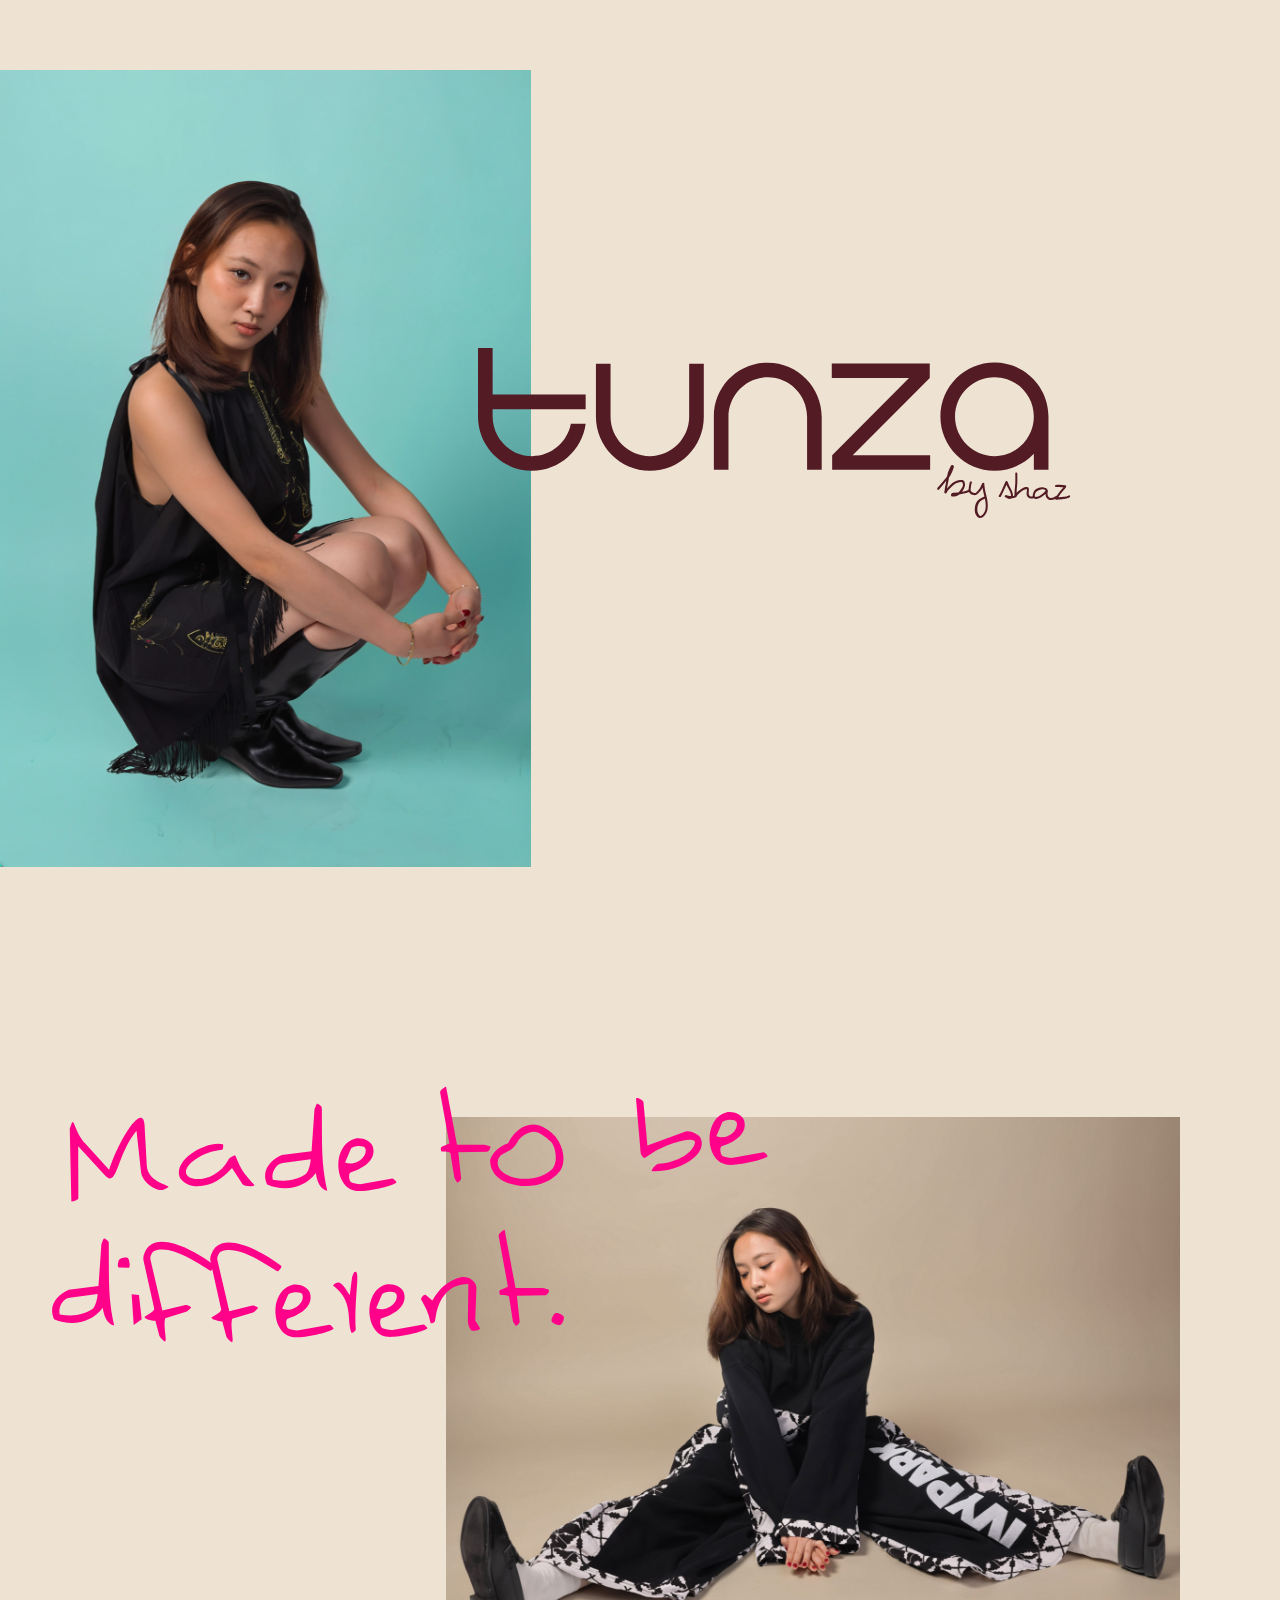
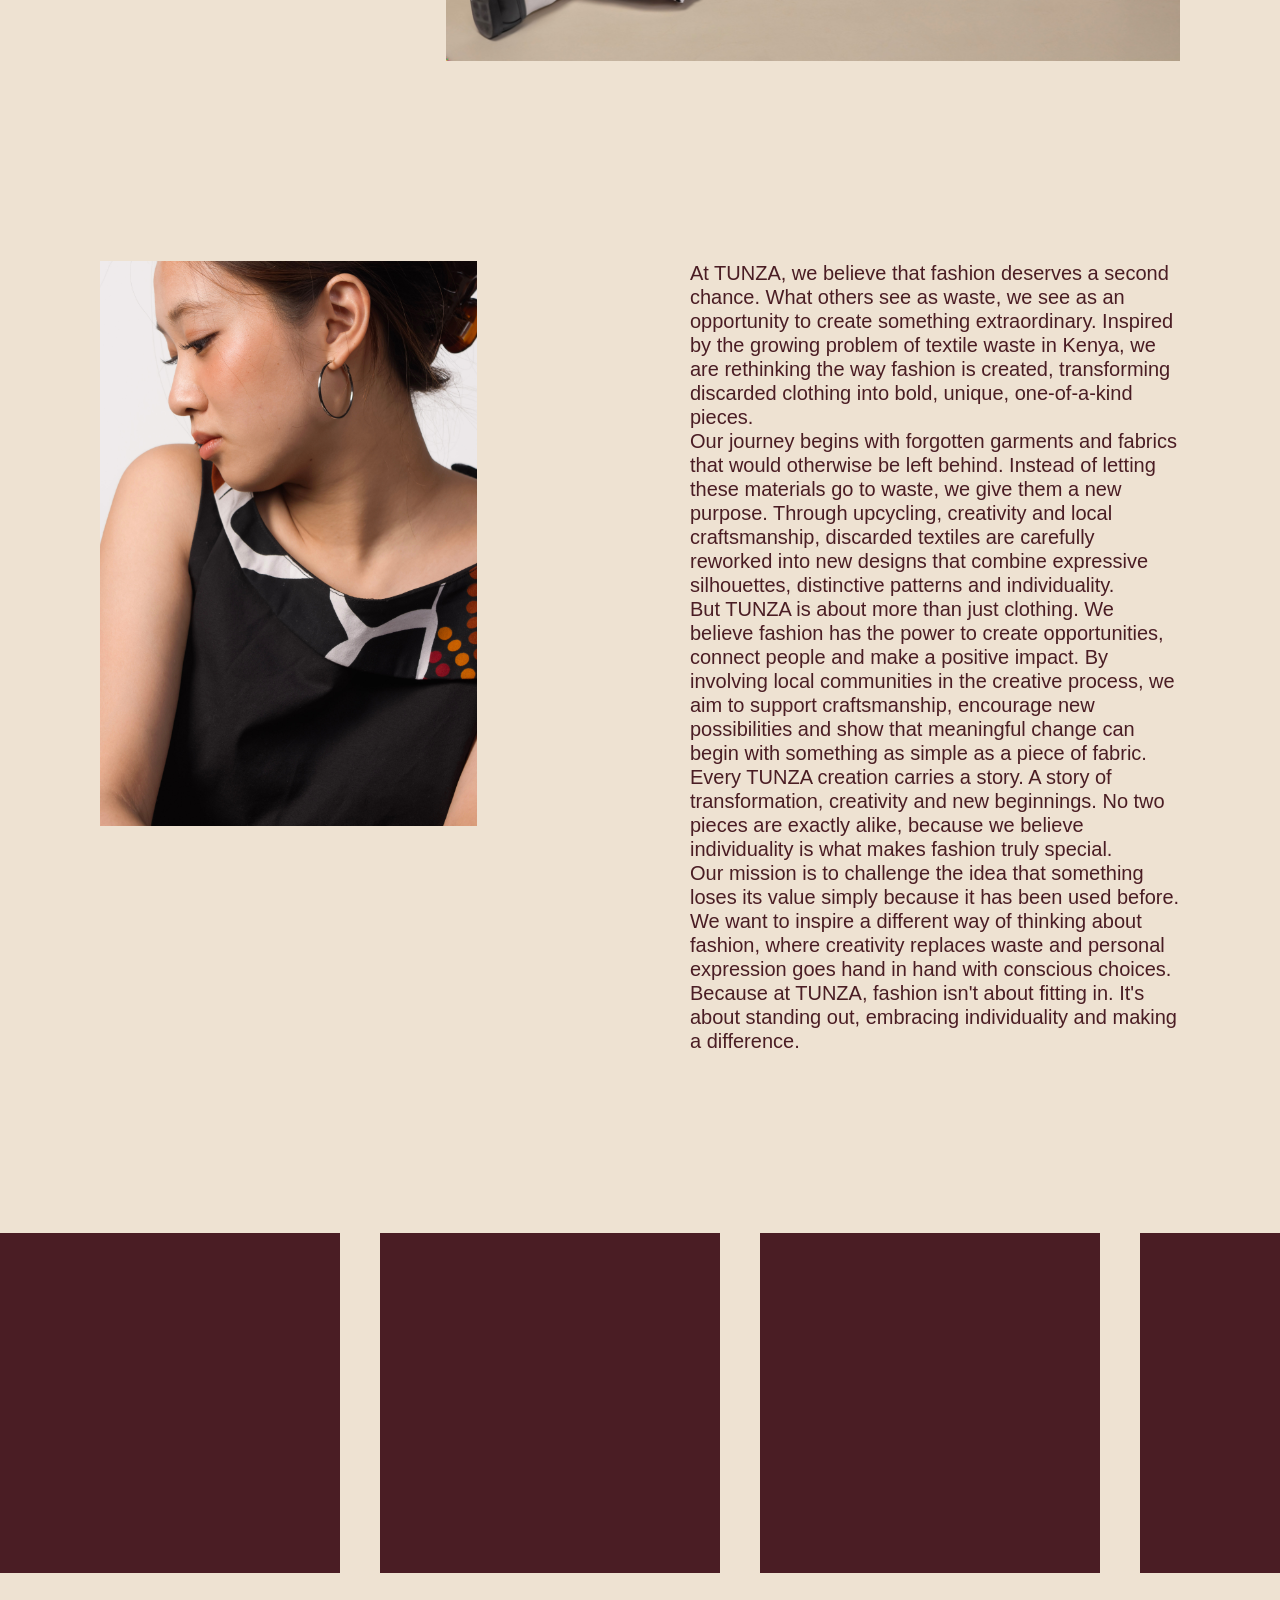
==== index.html @ b8a2cd2c "added carousel to "home" page" ====
<!DOCTYPE html>
<html lang="en">
<head>
    <meta charset="UTF-8">
    <meta name="viewport" content="width=device-width, initial-scale=1">
    <title>Tunza by shaz</title>
    <link rel="stylesheet" href="../../css/common.css"/>
    <link rel="stylesheet" href="css/index.css">
</head>
<body>
<img class="heroPhoto" src="images/home/hero.svg">

<img class="heroLogo" src="images/Common/tunzaLogo.svg">

<img class="differentTitle" src="images/home/madeToBeDifferent.svg">

<img class="differentPhoto" src="images/home/ivyPark.svg">

<img class="introPhoto" src="images/home/introduction.svg">

<p class="introText">At TUNZA, we believe that fashion deserves a second chance.
    What others see as waste, we see as an opportunity to create something
    extraordinary. Inspired by the growing problem of textile waste in Kenya, we are
    rethinking the way fashion is created, transforming discarded clothing into bold,
    unique, one-of-a-kind pieces.<br>
    Our journey begins with forgotten garments and fabrics that would otherwise be
    left behind. Instead of letting these materials go to waste, we give them a new
    purpose. Through upcycling, creativity and local craftsmanship, discarded textiles
    are carefully reworked into new designs that combine expressive silhouettes,
    distinctive patterns and individuality.<br>
    But TUNZA is about more than just clothing. We believe fashion has the power to
    create opportunities, connect people and make a positive impact. By involving
    local communities in the creative process, we aim to support craftsmanship,
    encourage new possibilities and show that meaningful change can begin with
    something as simple as a piece of fabric.<br>
    Every TUNZA creation carries a story. A story of transformation, creativity and
    new beginnings. No two pieces are exactly alike, because we believe individuality
    is what makes fashion truly special.<br>
    Our mission is to challenge the idea that something loses its value simply
    because it has been used before. We want to inspire a different way of thinking
    about fashion, where creativity replaces waste and personal expression goes hand
    in hand with conscious choices.<br>
    Because at TUNZA, fashion isn't about fitting in. It's about standing out,
    embracing individuality and making a difference.</p>

<div class="carousel">
    <div class="carouselTrack">
        <div class="tile"></div>
        <div class="tile"></div>
        <div class="tile"></div>
        <div class="tile"></div>
        <div class="tile"></div>
        <div class="tile"></div>
        <div class="tile"></div>
        <div class="tile"></div>
        <div class="tile"></div>
        <div class="tile"></div>
    </div>
</div>
</body>
</html>
---- css/common.css ----
body {
    background-color: #EEE2D2;
    color: #4A1D24;
}
---- css/index.css ----
/*GENERAL*/

body {
    margin: 0;
    background-color: #EEE2D2;
    color: #4A1D24;
    font-family: Arial, sans-serif;

    display: grid;
    grid-template-columns: 100px minmax(0, 1fr) 100px minmax(0, 1fr) 100px;
    padding-bottom: 160px;
}

img {
    display: block;
    max-width: 100%;
}

p {
    font-size: 20px;
    line-height: 1.2;
    margin: 0;
}

/*HERO*/

.heroPhoto {
    grid-column: 1 / 3;
    grid-row: 1;
    width: 90%;
    margin-top: 70px;
}

.heroLogo {
    grid-column: 2 / 5;
    grid-row: 1;
    justify-self: start;
    align-self: center;
    margin-left: 35%;
    width: 55%;
    z-index: 1;
}

/*MADE TO BE DIFFERENT*/

.differentTitle {
    grid-column: 1 / 5;
    grid-row: 2;
    width: 85%;
    margin-top: 150px;
    z-index: 1;
}

.differentPhoto {
    grid-column: 2 / 5;
    grid-row: 2;
    justify-self: end;
    width: 68%;
    margin-top: 250px;
}

/*INTRODUCTION*/

.introPhoto {
    grid-column: 2;
    grid-row: 3;
    width: 77%;
    margin-top: 200px;
}

.introText {
    grid-column: 4;
    grid-row: 3;
    margin-top: 200px;
}

/*CAROUSEL*/

.carousel {
    grid-column: 1 / 6;
    grid-row: 4;
    overflow: hidden;
    pointer-events: none;
    margin-top: 180px;
}

.carouselTrack {
    display: flex;
    gap: 40px;
    width: max-content;
    animation: slide 30s linear infinite;
}

.tile {
    width: 340px;
    height: 340px;
    background-color: #4A1D24;
}

@keyframes slide {
    from { transform: translateX(0); }
    to   { transform: translateX(-50%); }
}

/*IPHONE*/

@media (max-width: 800px) {

    body {
        display: block;
        padding-bottom: 40px;
    }

    p {
        font-size: 15px;
        line-height: 1.3;
    }

    .heroPhoto {
        width: 45%;
        margin-top: 30px;
    }

    .heroLogo {
        width: 48%;
        margin: -42% 0 0 40%;
    }

    .differentTitle {
        width: 79%;
        margin: 130px 0 0 0;
        position: relative;
    }

    .differentPhoto {
        width: 59%;
        margin: -28% 6% 0 auto;
    }

    .introPhoto {
        float: left;
        width: 45%;
        margin: 50px 16px 10px 16px;
    }

    .introText {
        margin: 50px 16px 0 16px;
    }

    .carousel {
        margin-top: 60px;
    }

    .tile {
        width: 150px;
        height: 150px;
    }
}
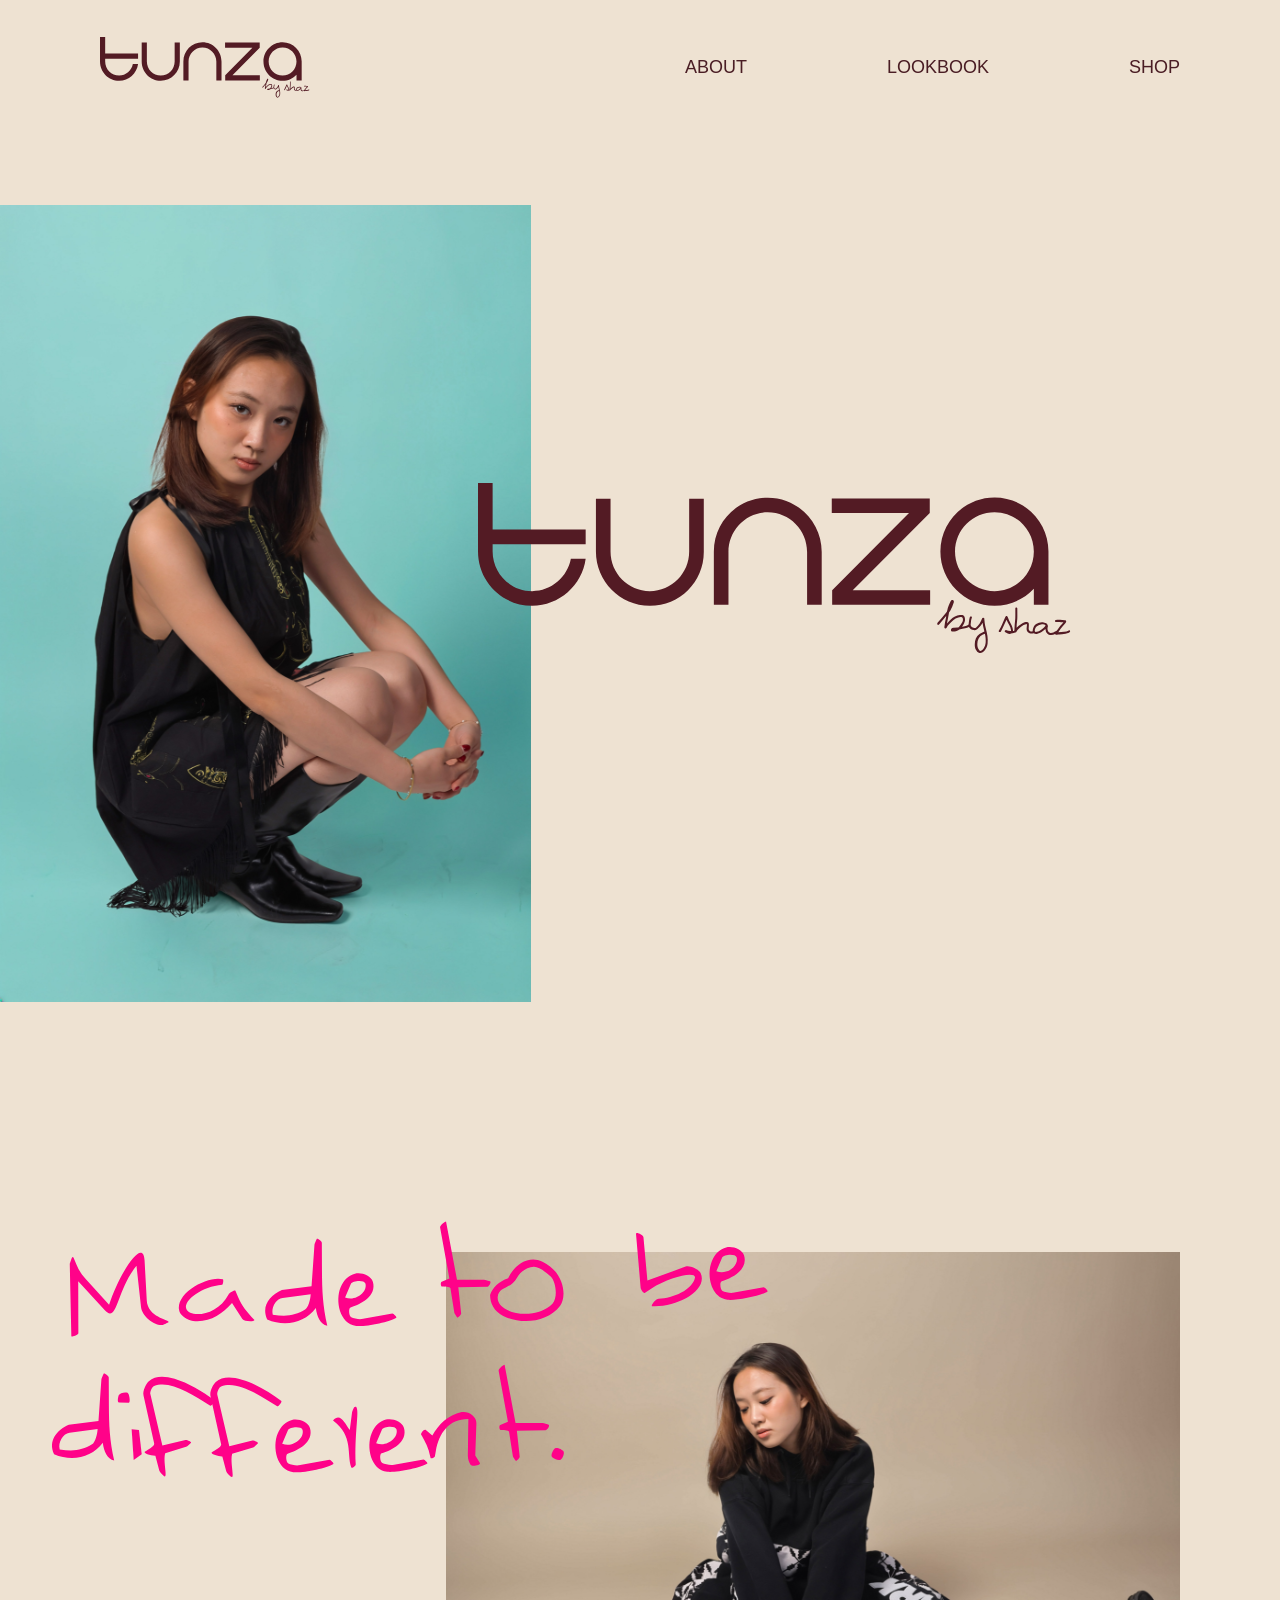
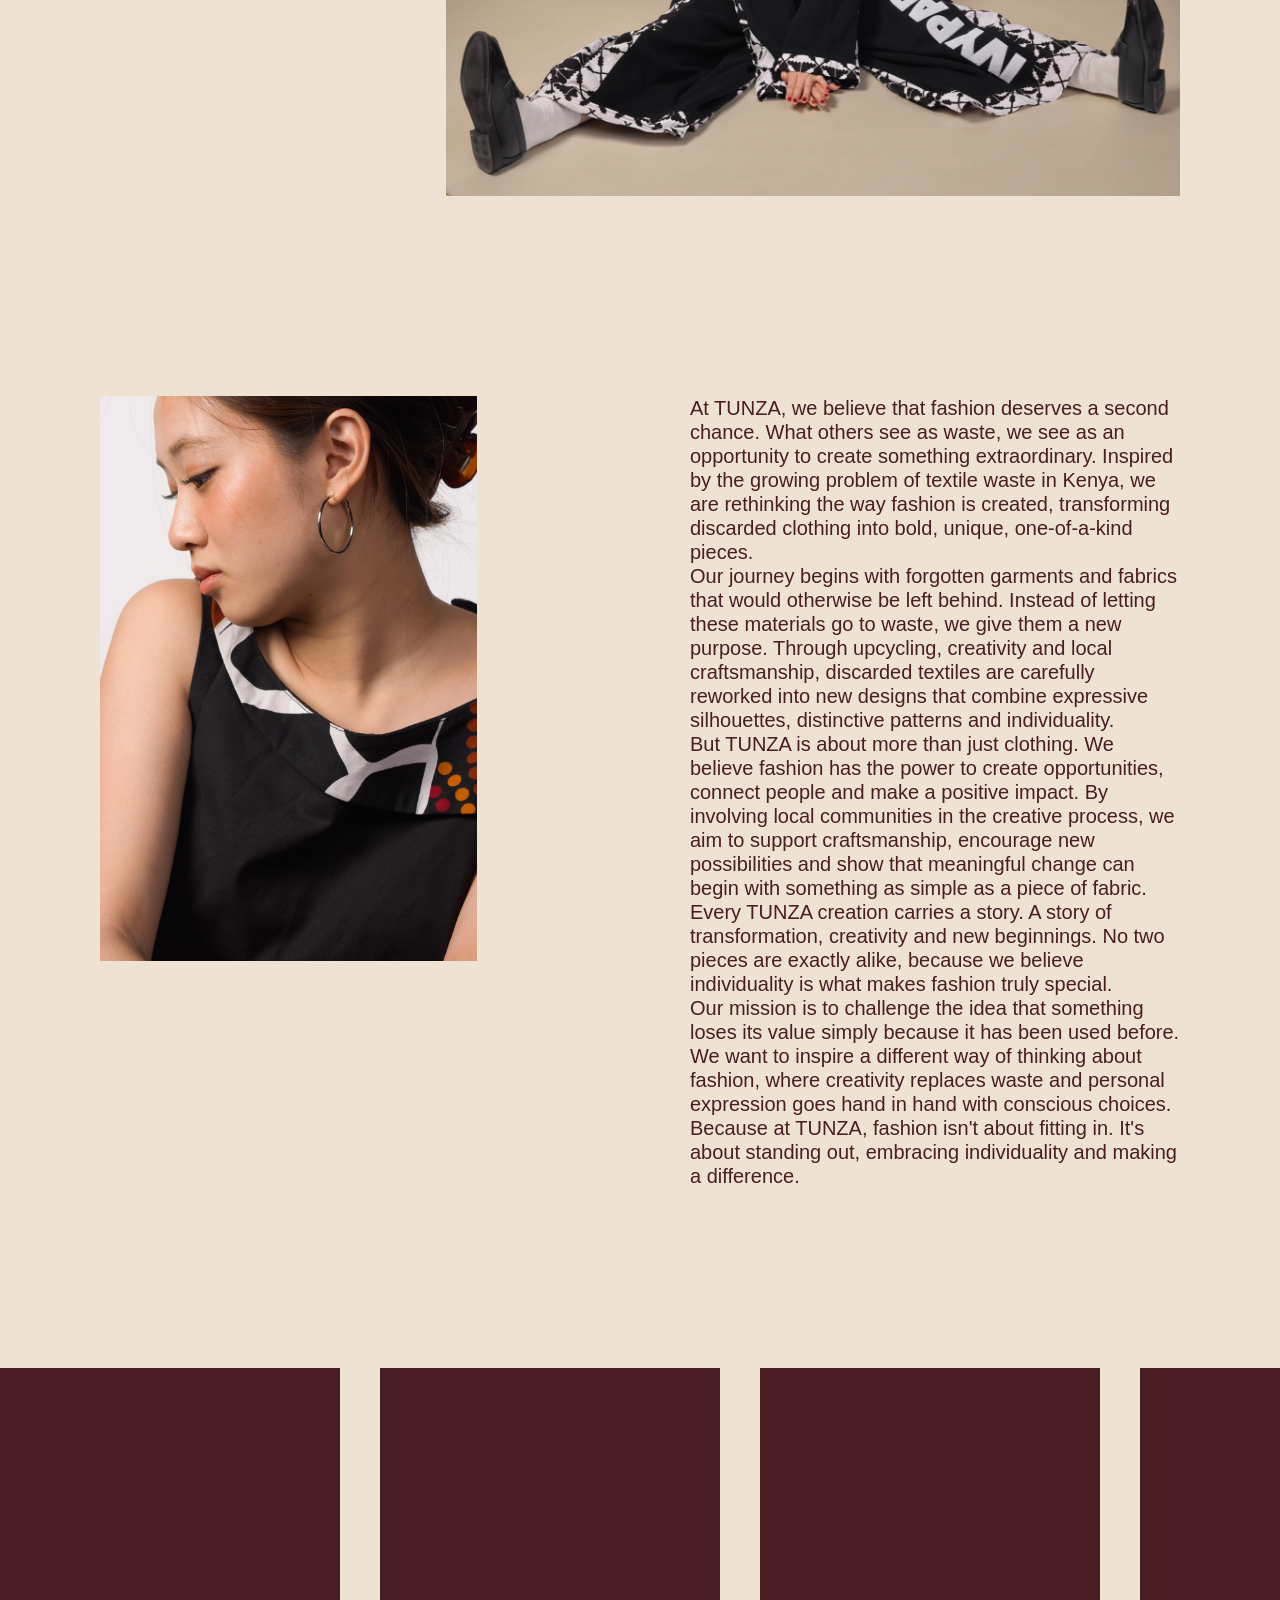
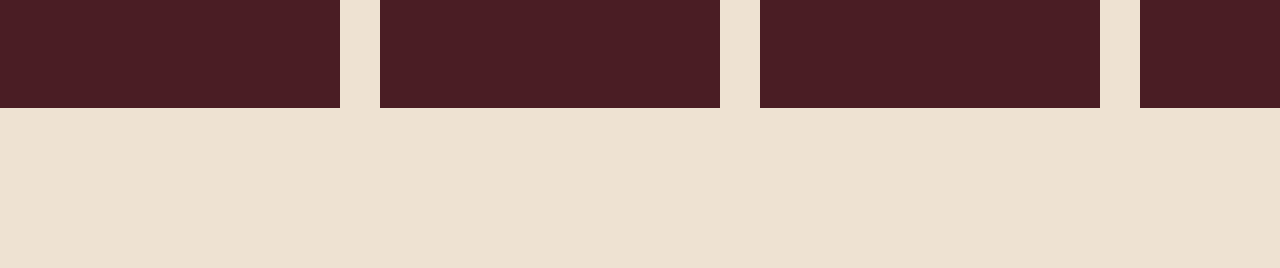
==== commit cf060bcf: "Navbar added" ====
--- a/index.html
+++ b/index.html
@@ -4,10 +4,18 @@
     <meta charset="UTF-8">
     <meta name="viewport" content="width=device-width, initial-scale=1">
     <title>Tunza by shaz</title>
-    <link rel="stylesheet" href="../../css/common.css"/>
+    <link rel="stylesheet" href="css/common.css"/>
     <link rel="stylesheet" href="css/index.css">
 </head>
 <body>
+<nav class="navbar">
+    <a class="navLogo" href="index.html"><img src="images/Common/tunzaLogo.svg" alt="Tunza by Shaz"></a>
+    <div class="navLinks">
+        <a href="html/about.html">ABOUT</a>
+        <a href="html/lookbook.html">LOOKBOOK</a>
+        <a href="html/shop.html">SHOP</a>
+    </div>
+</nav>
 <img class="heroPhoto" src="images/home/hero.svg">
 
 <img class="heroLogo" src="images/Common/tunzaLogo.svg">
--- a/css/common.css
+++ b/css/common.css
@@ -1,4 +1,69 @@
 body {
     background-color: #EEE2D2;
     color: #4A1D24;
+    padding-top: 135px;
+}
+
+img {
+    display: block;
+    max-width: 100%;
+}
+
+/*NAVBAR*/
+
+.navbar {
+    position: fixed;
+    top: 0;
+    left: 0;
+    right: 0;
+    height: 135px;
+    padding: 0 100px;
+    box-sizing: border-box;
+    display: flex;
+    justify-content: space-between;
+    align-items: center;
+    background-color: #EEE2D2;
+    z-index: 10;
+}
+
+.navLogo img {
+    width: 210px;
+}
+
+.navLinks {
+    display: flex;
+    gap: 140px;
+}
+
+.navLinks a {
+    color: #4A1D24;
+    text-decoration: none;
+    font-family: Arial, sans-serif;
+    font-size: 18px;
+}
+
+/*IPHONE*/
+
+@media (max-width: 800px) {
+
+    body {
+        padding-top: 70px;
+    }
+
+    .navbar {
+        height: 70px;
+        padding: 0 16px;
+    }
+
+    .navLogo img {
+        width: 100px;
+    }
+
+    .navLinks {
+        gap: 16px;
+    }
+
+    .navLinks a {
+        font-size: 13px;
+    }
 }
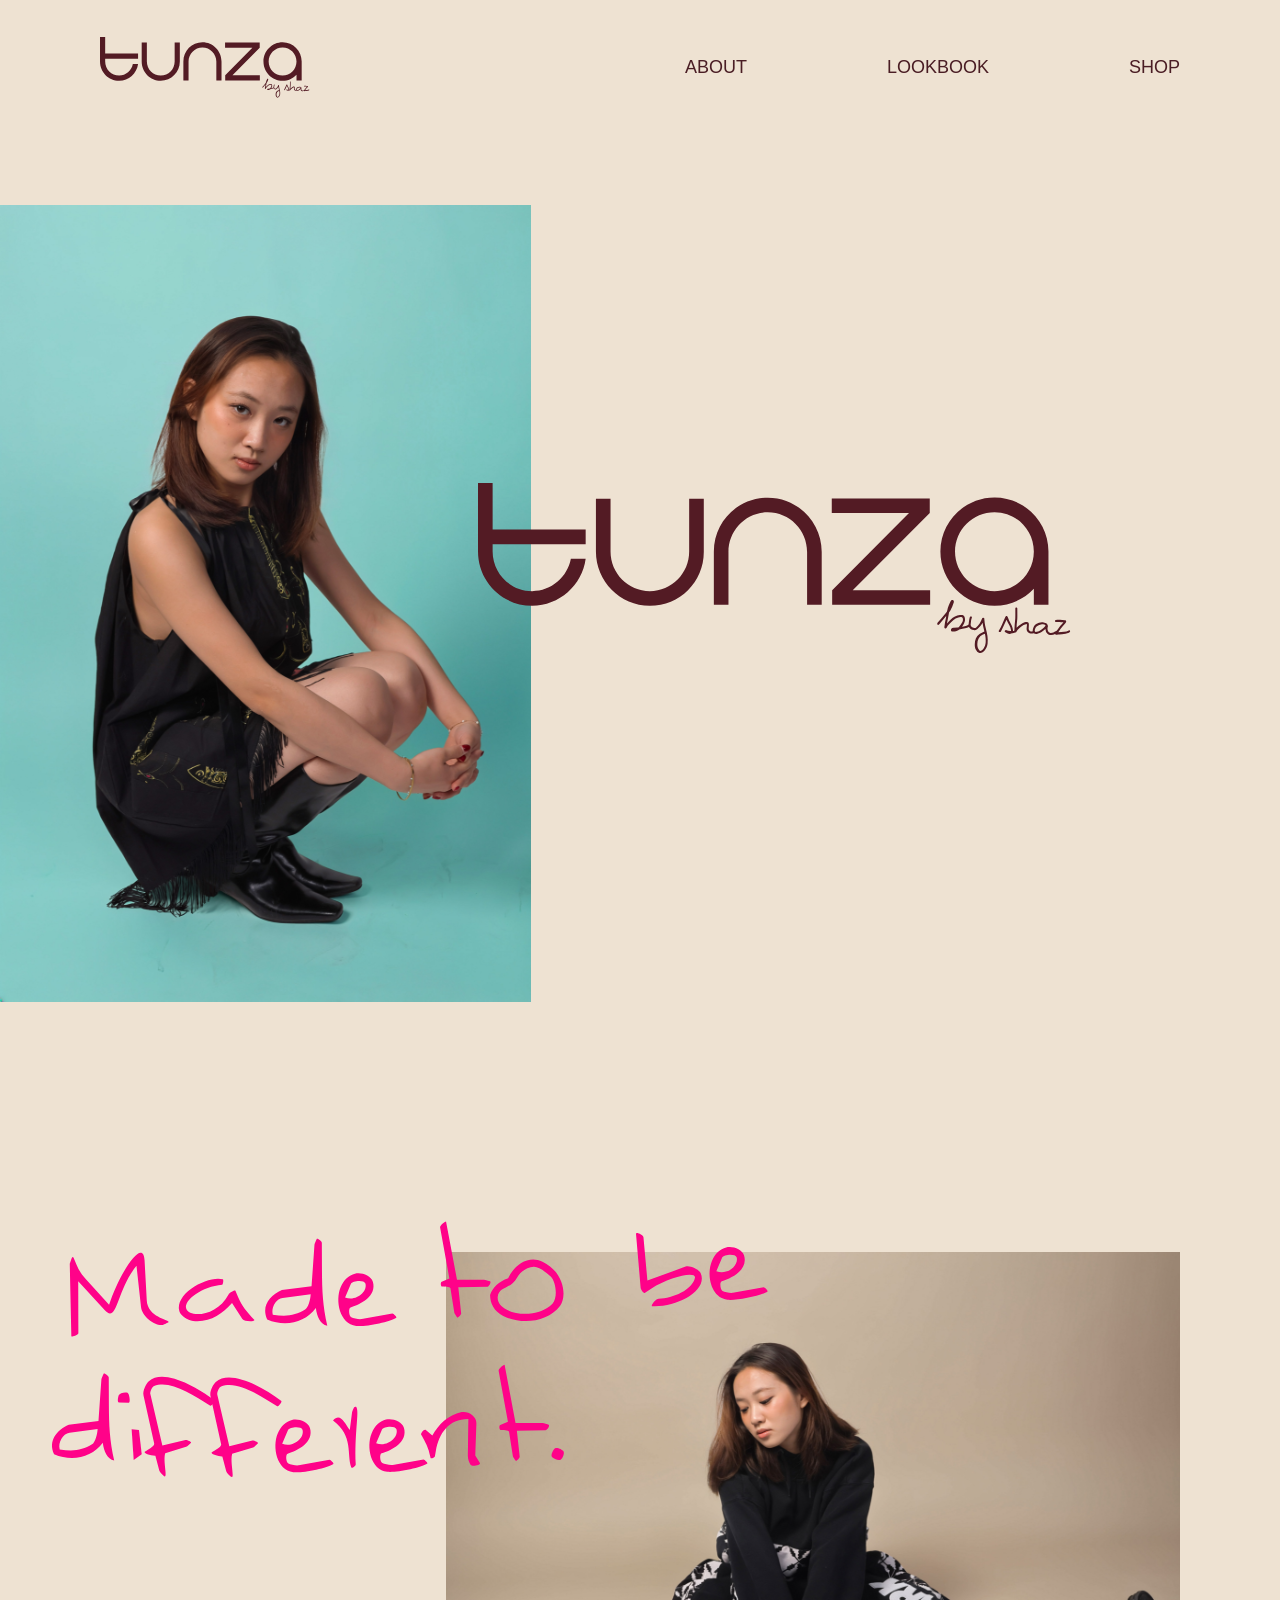
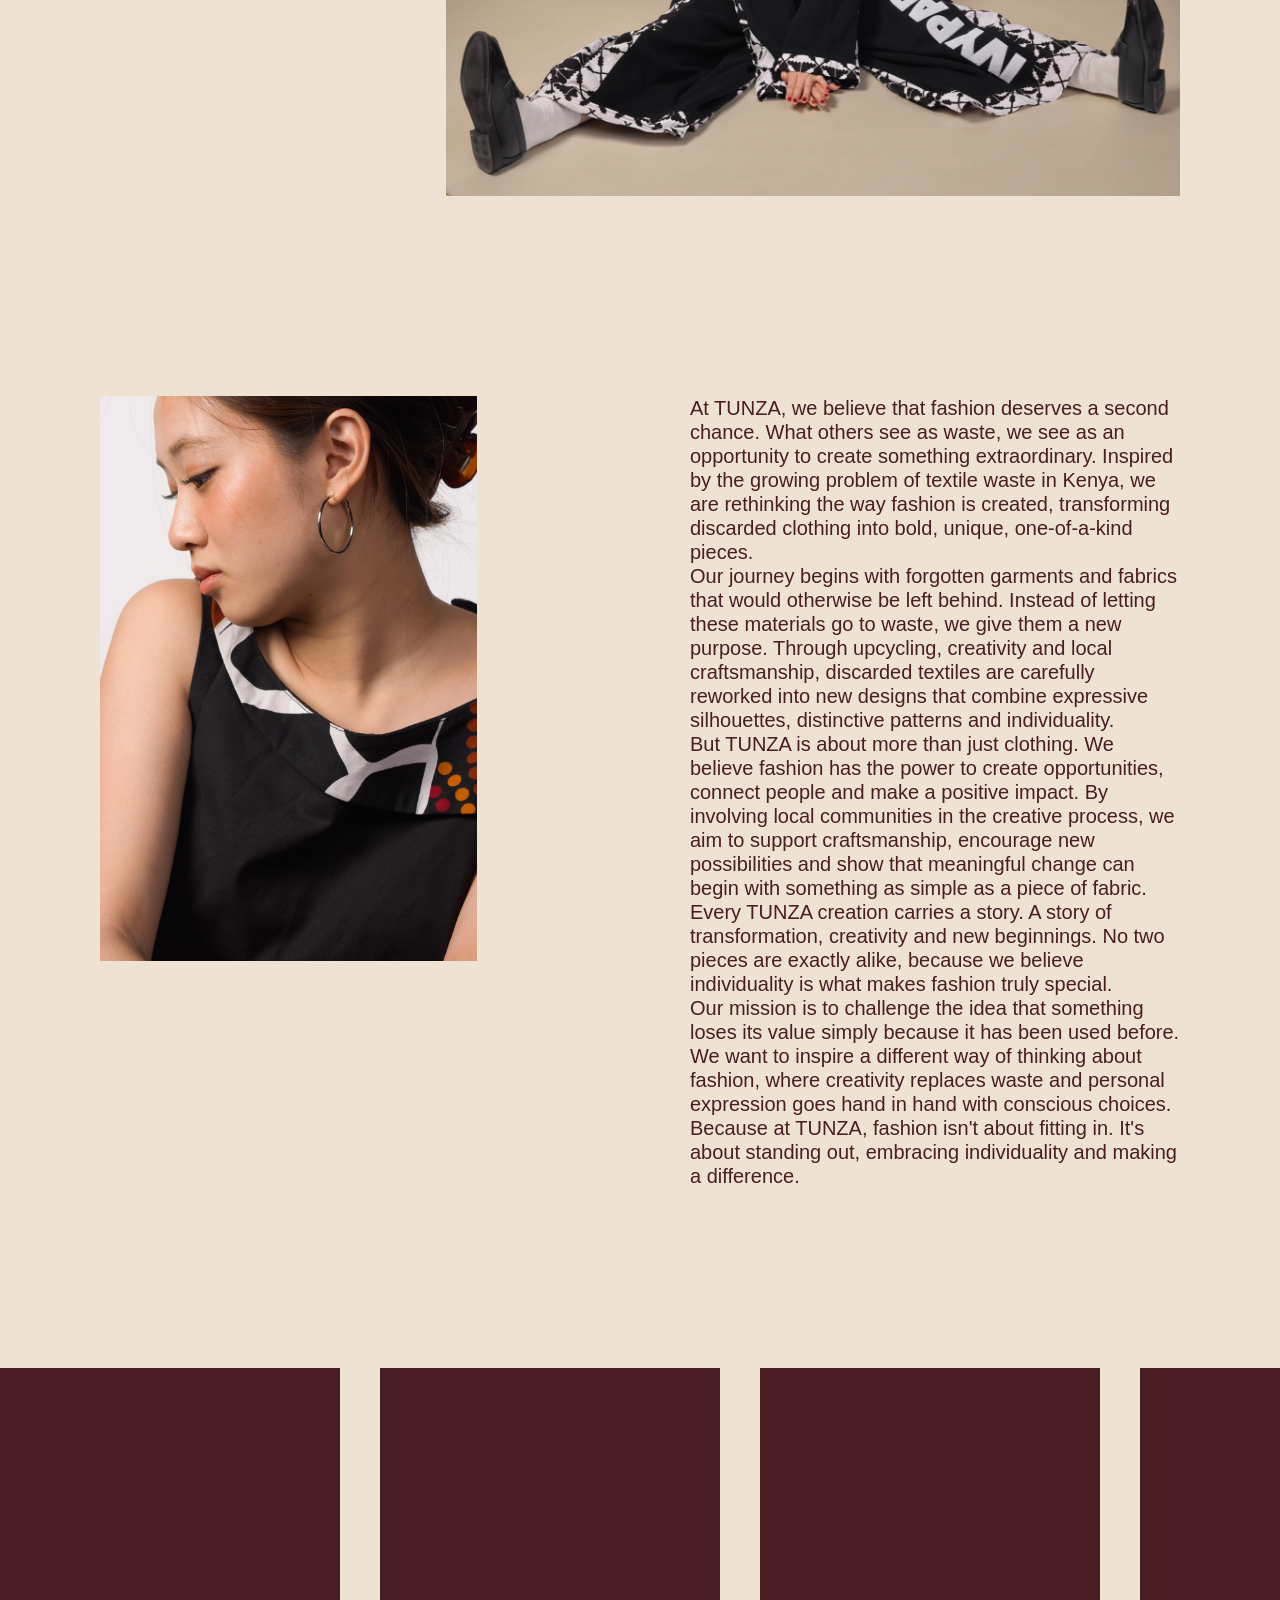
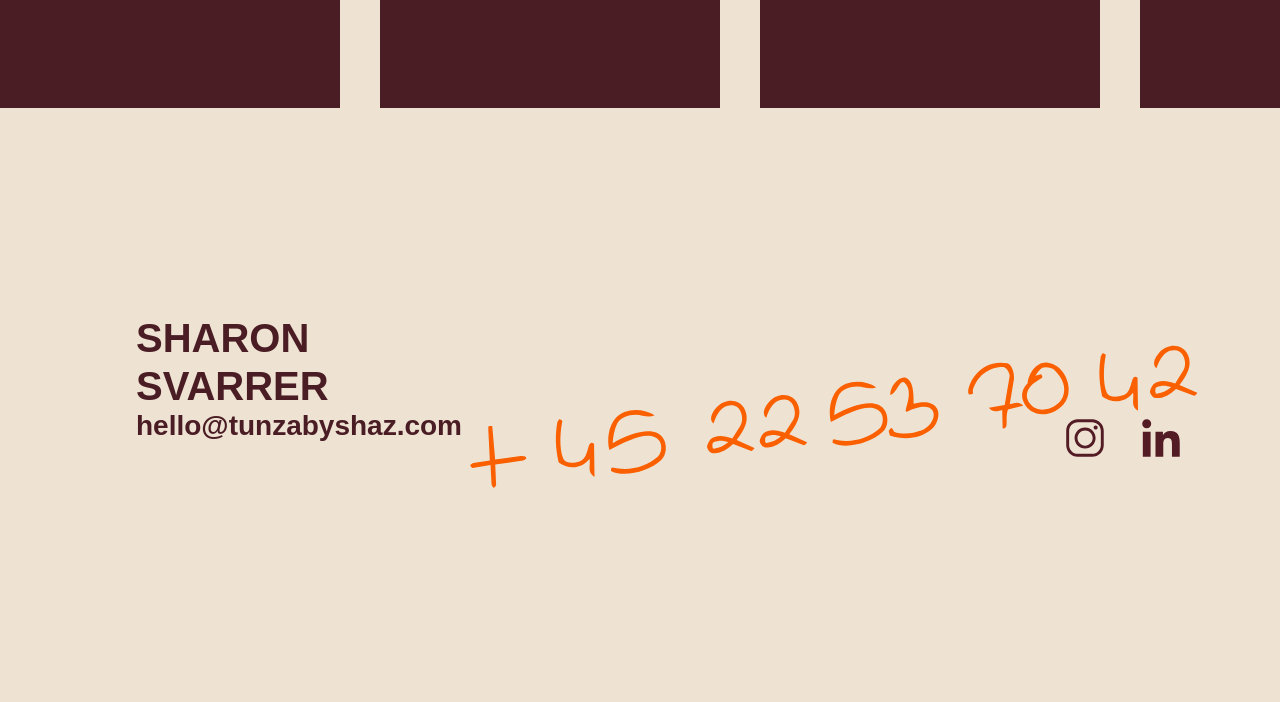
==== commit e64a8385: "Footer added" ====
--- a/index.html
+++ b/index.html
@@ -65,5 +65,17 @@
         <div class="tile"></div>
     </div>
 </div>
+
+<footer class="footer">
+    <div class="footerContact">
+        <p class="footerName">SHARON SVARRER</p>
+        <a class="footerEmail" href="mailto:hello@tunzabyshaz.com">hello@tunzabyshaz.com</a>
+    </div>
+    <img class="footerPhone" src="../images/Common/phoneNumber.svg" alt="+45 22 53 70 42">
+    <div class="footerSocial">
+        <a href="https://www.instagram.com/tunza_byshaz/"><img src="../images/Common/instagramLogo.svg" alt="Instagram"></a>
+        <a href="https://www.linkedin.com/company/tunza-by-shaz/"><img src="../images/Common/linkedinLogo.svg" alt="LinkedIn"></a>
+    </div>
+</footer>
 </body>
 </html>
--- a/css/common.css
+++ b/css/common.css
@@ -2,6 +2,7 @@
     background-color: #EEE2D2;
     color: #4A1D24;
     padding-top: 135px;
+    font-family: "Inter", Arial, sans-serif;
 }
 
 img {
@@ -41,7 +42,48 @@
     font-family: Arial, sans-serif;
     font-size: 18px;
 }
+/*FOOTER*/
 
+.footer {
+    grid-column: 1 / -1;
+    display: flex;
+    align-items: flex-end;
+    margin-top: 200px;
+    padding: 0 100px 100px 136px;
+    font-family: Arial, sans-serif;
+}
+
+.footerName {
+    font-size: 40px;
+    font-weight: bold;
+    margin: 0;
+}
+
+.footerEmail {
+    font-size: 28px;
+    font-weight: bold;
+    color: #4A1D24;
+    text-decoration: none;
+}
+
+.footerPhone {
+    width: 900px;
+    min-width: 0;
+    margin-left: -100px;
+    margin-bottom: -83px;
+}
+
+.footerSocial {
+    display: flex;
+    gap: 38px;
+    margin-left: -200px;
+    position: relative;
+    top: 15px;
+}
+
+.footerSocial img {
+    width: 40px;
+}
 /*IPHONE*/
 
 @media (max-width: 800px) {
@@ -50,6 +92,7 @@
         padding-top: 70px;
     }
 
+    /*navbar*/
     .navbar {
         height: 70px;
         padding: 0 16px;
@@ -66,4 +109,38 @@
     .navLinks a {
         font-size: 13px;
     }
+
+    /*footer*/
+    .footer {
+        margin-top: 80px;
+        padding: 0 16px 40px 16px;
+    }
+
+    .footerContact {
+        flex-shrink: 0;
+    }
+
+    .footerName {
+        font-size: 3.4vw;
+    }
+
+    .footerEmail {
+        font-size: 2.4vw;
+    }
+
+    .footerPhone {
+        width: 72vw;
+        margin-left: -8vw;
+        margin-bottom: -5vw;
+    }
+
+    .footerSocial {
+        gap: 3vw;
+        margin-left: -17vw;
+        top: 1.5vw;
+    }
+
+    .footerSocial img {
+        width: 4vw;
+    }
 }
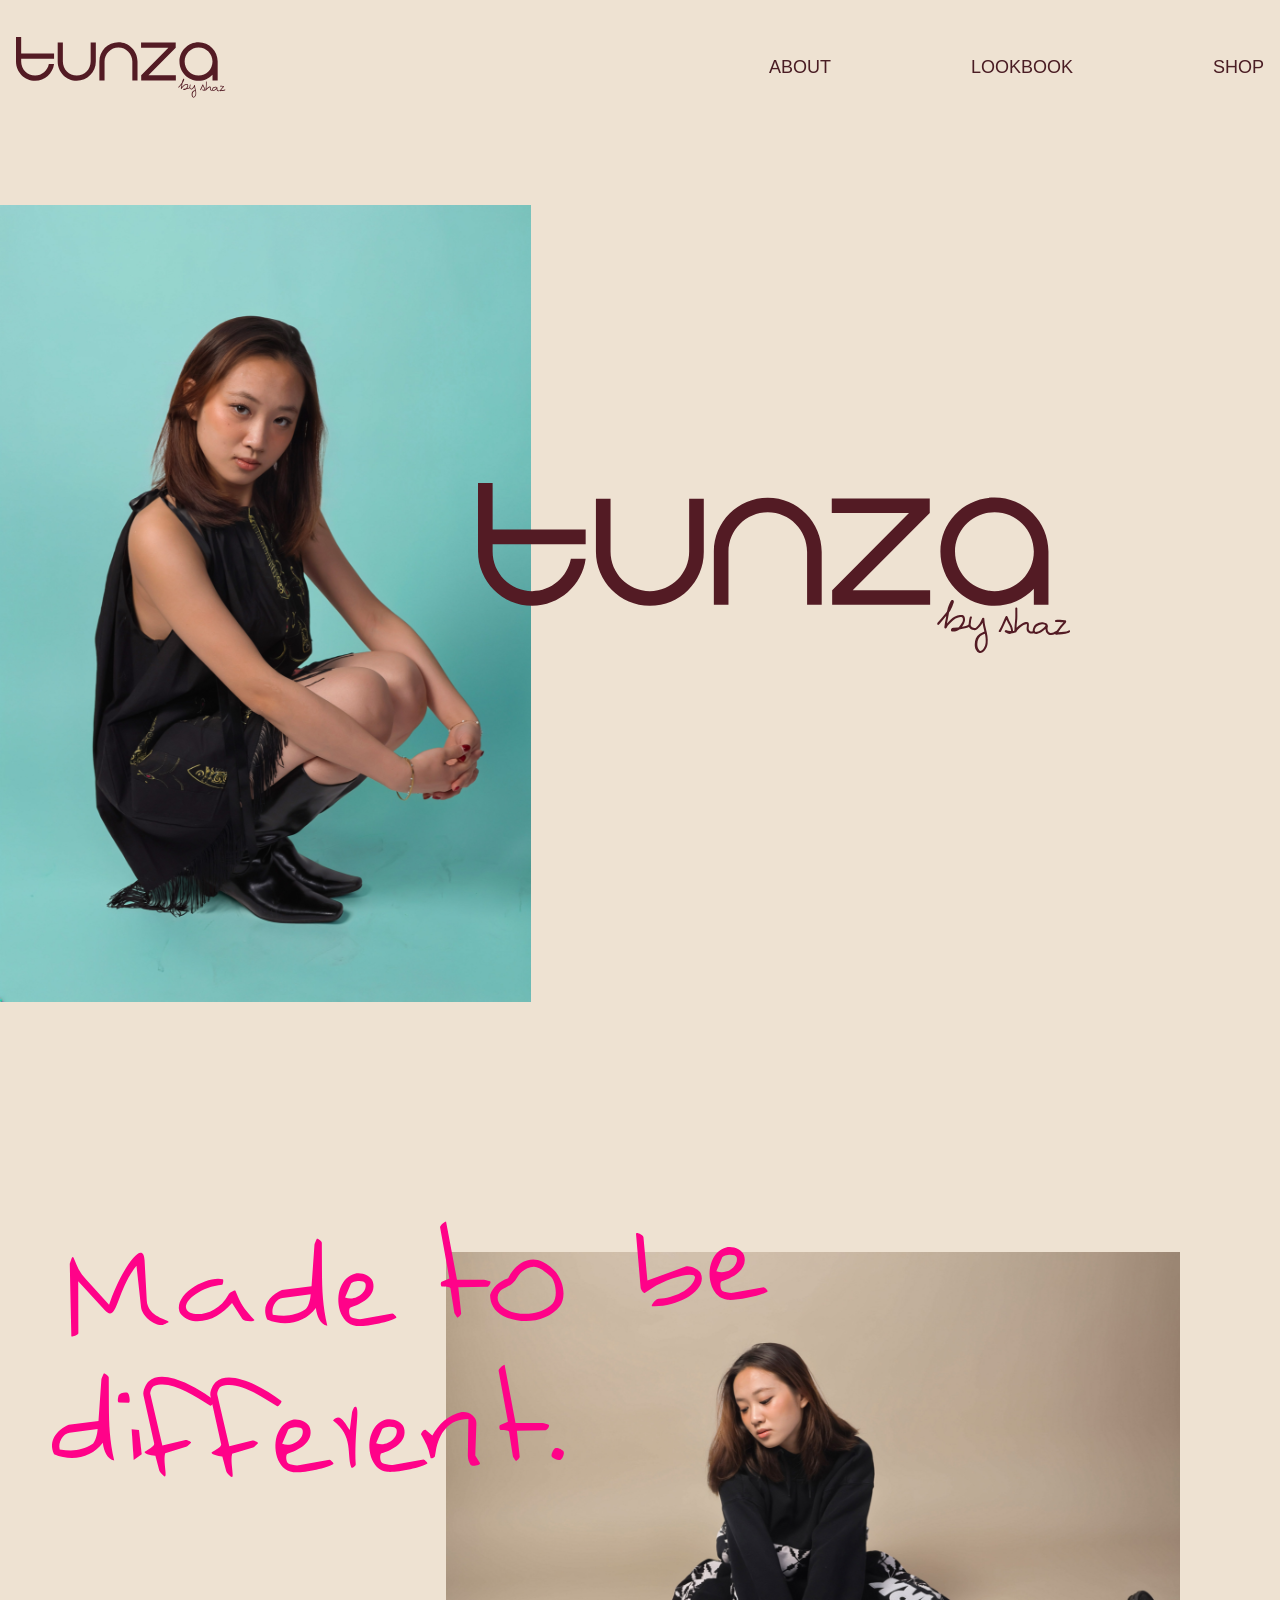
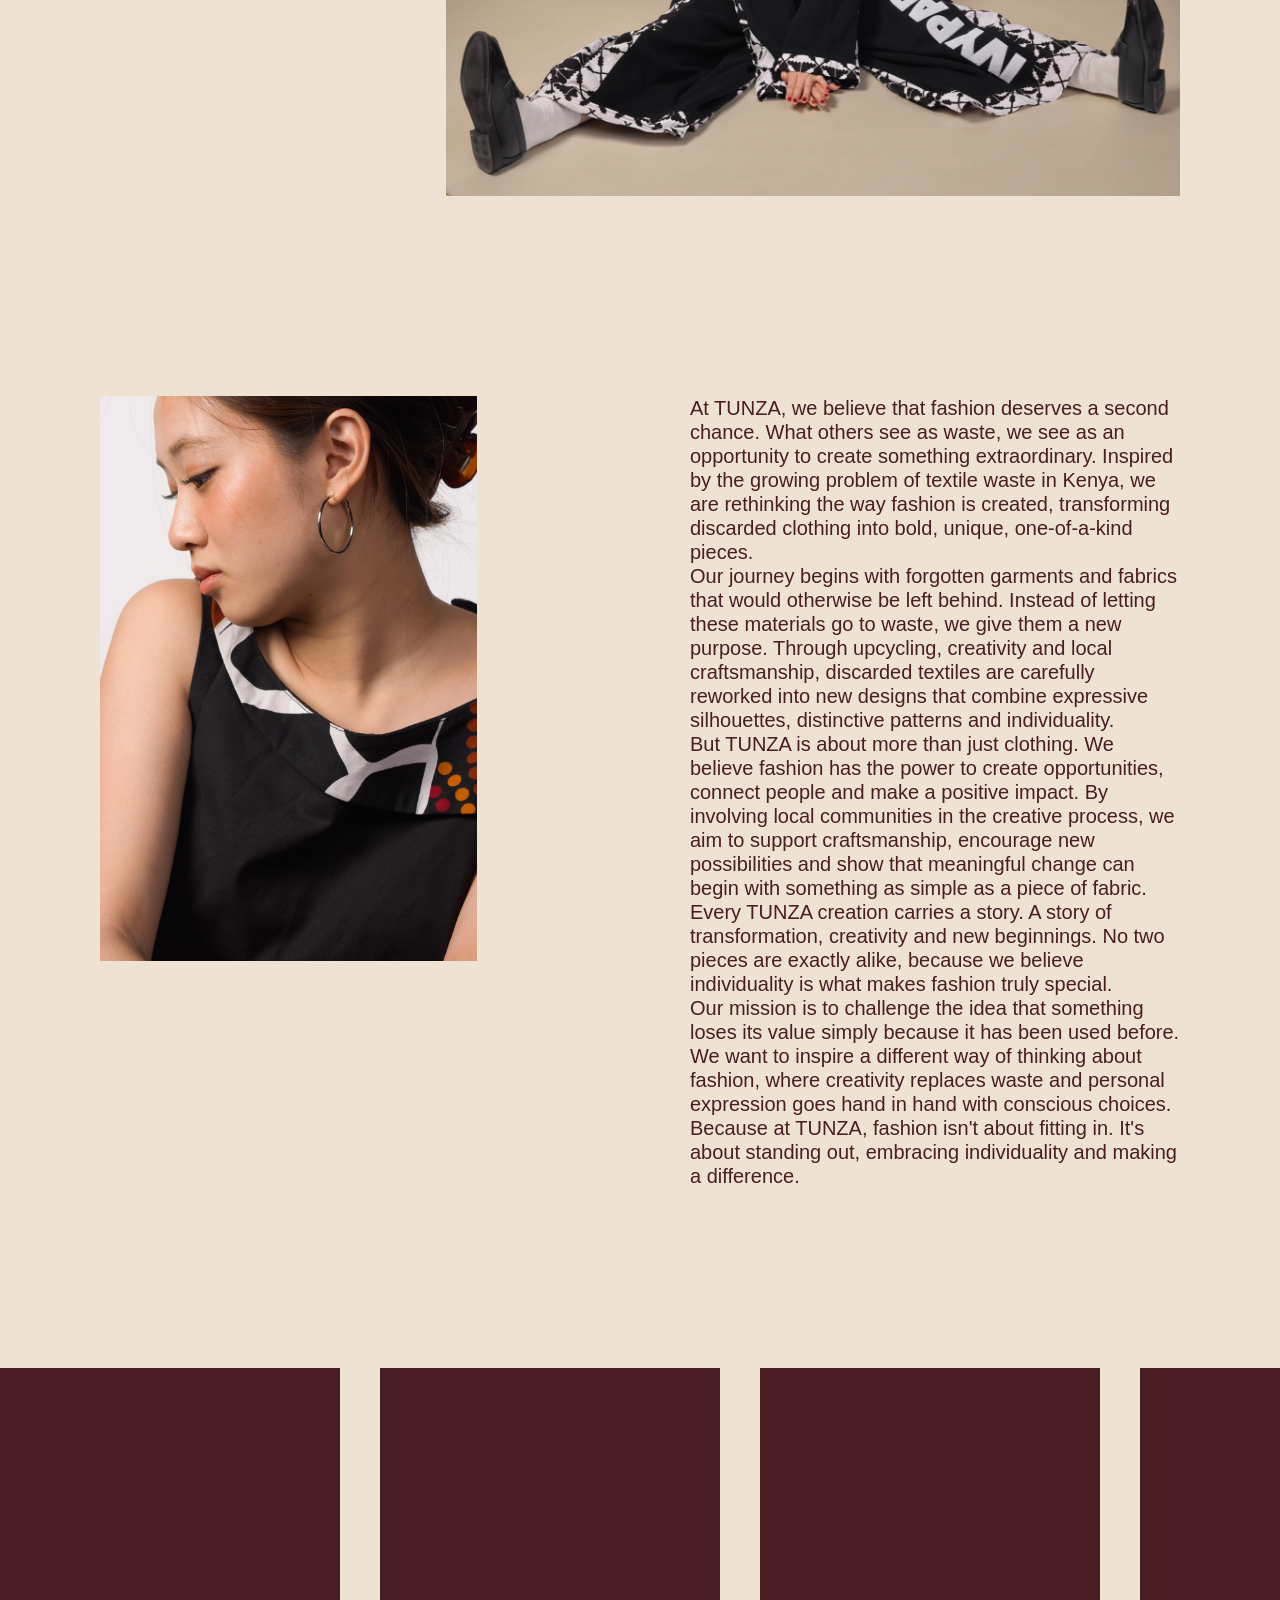
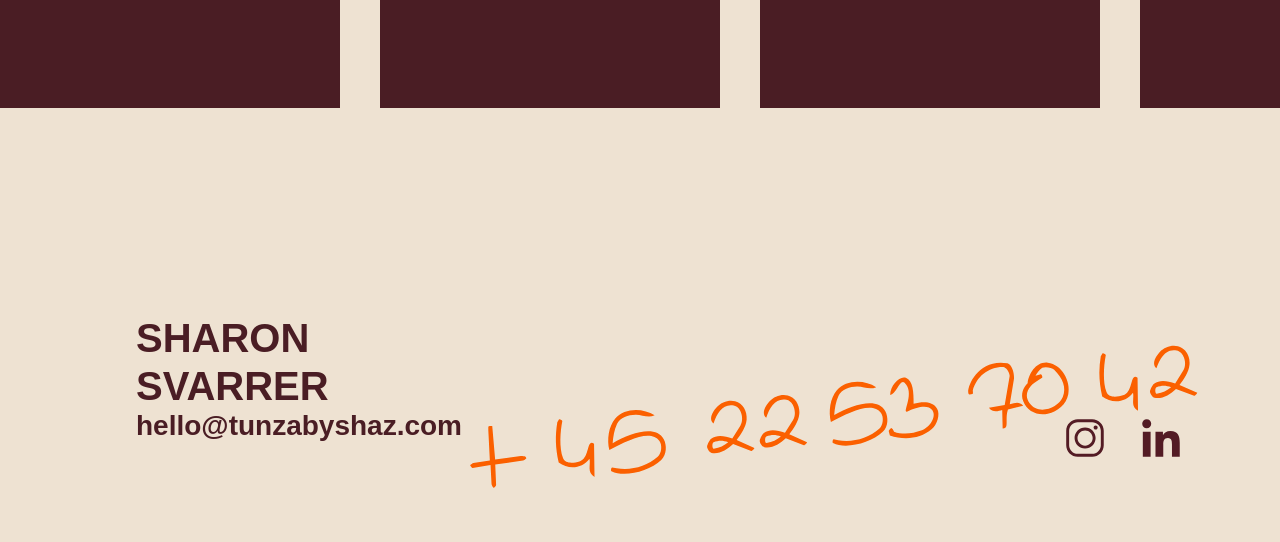
==== commit 892c30e8: "Animation for logo in home page added" ====
--- a/index.html
+++ b/index.html
@@ -4,8 +4,8 @@
     <meta charset="UTF-8">
     <meta name="viewport" content="width=device-width, initial-scale=1">
     <title>Tunza by shaz</title>
-    <link rel="stylesheet" href="css/common.css"/>
-    <link rel="stylesheet" href="css/index.css">
+    <link rel="stylesheet" href="css/common.css?v=3"/>
+    <link rel="stylesheet" href="css/index.css?v=3">
 </head>
 <body>
 <nav class="navbar">
--- a/css/common.css
+++ b/css/common.css
@@ -18,7 +18,7 @@
     left: 0;
     right: 0;
     height: 135px;
-    padding: 0 100px;
+    padding: 0 16px;
     box-sizing: border-box;
     display: flex;
     justify-content: space-between;
@@ -95,7 +95,7 @@
     /*navbar*/
     .navbar {
         height: 70px;
-        padding: 0 16px;
+        padding: 0 16px 0 40px;
     }
 
     .navLogo img {
--- a/css/index.css
+++ b/css/index.css
@@ -2,18 +2,8 @@
 
 body {
     margin: 0;
-    background-color: #EEE2D2;
-    color: #4A1D24;
-    font-family: Arial, sans-serif;
-
     display: grid;
     grid-template-columns: 100px minmax(0, 1fr) 100px minmax(0, 1fr) 100px;
-    padding-bottom: 160px;
-}
-
-img {
-    display: block;
-    max-width: 100%;
 }
 
 p {
@@ -28,6 +18,7 @@
     grid-column: 1 / 3;
     grid-row: 1;
     width: 90%;
+    aspect-ratio: 688 / 1032;
     margin-top: 70px;
 }
 
@@ -38,7 +29,9 @@
     align-self: center;
     margin-left: 35%;
     width: 55%;
-    z-index: 1;
+    aspect-ratio: 209 / 60;
+    position: relative;
+    z-index: 11;
 }
 
 /*MADE TO BE DIFFERENT*/
@@ -47,6 +40,7 @@
     grid-column: 1 / 5;
     grid-row: 2;
     width: 85%;
+    aspect-ratio: 1194 / 526;
     margin-top: 150px;
     z-index: 1;
 }
@@ -56,6 +50,7 @@
     grid-row: 2;
     justify-self: end;
     width: 68%;
+    aspect-ratio: 894 / 663;
     margin-top: 250px;
 }
 
@@ -65,6 +60,7 @@
     grid-column: 2;
     grid-row: 3;
     width: 77%;
+    aspect-ratio: 506 / 757;
     margin-top: 200px;
 }
 
@@ -102,13 +98,56 @@
     to   { transform: translateX(-50%); }
 }
 
+/*LOGO ANIMATION*/
+
+@supports (animation-timeline: scroll()) {
+
+    .heroLogo {
+        transform-origin: top left;
+        animation: logoToCorner linear both;
+        animation-timeline: scroll();
+        animation-range: 0 calc(26vw + 115px);
+    }
+
+    .navLogo {
+        opacity: 0;
+        animation: logoIn linear both;
+        animation-timeline: scroll();
+        animation-range: calc(26vw + 95px) calc(26vw + 115px);
+    }
+}
+
+@keyframes logoToCorner {
+    90% {
+        opacity: 1;
+    }
+    to {
+        transform: translateX(calc(-0.35 * (100vw - 200px))) scale(0.3);
+        opacity: 0;
+    }
+}
+
+@keyframes logoToCornerPhone {
+    90% {
+        opacity: 1;
+    }
+    to {
+        transform: translateX(calc(40px - 50vw)) scale(0.52);
+        opacity: 0;
+    }
+}
+
+@keyframes logoIn {
+    from { opacity: 0; }
+    to   { opacity: 1; }
+}
+
 /*IPHONE*/
 
 @media (max-width: 800px) {
 
     body {
         display: block;
-        padding-bottom: 40px;
     }
 
     p {
@@ -123,7 +162,13 @@
 
     .heroLogo {
         width: 48%;
-        margin: -42% 0 0 40%;
+        margin: -42% 0 0 50%;
+        animation-name: logoToCornerPhone;
+        animation-range: 0 calc(25vw + 80px);
+    }
+
+    .navLogo {
+        animation-range: calc(25vw + 65px) calc(25vw + 80px);
     }
 
     .differentTitle {
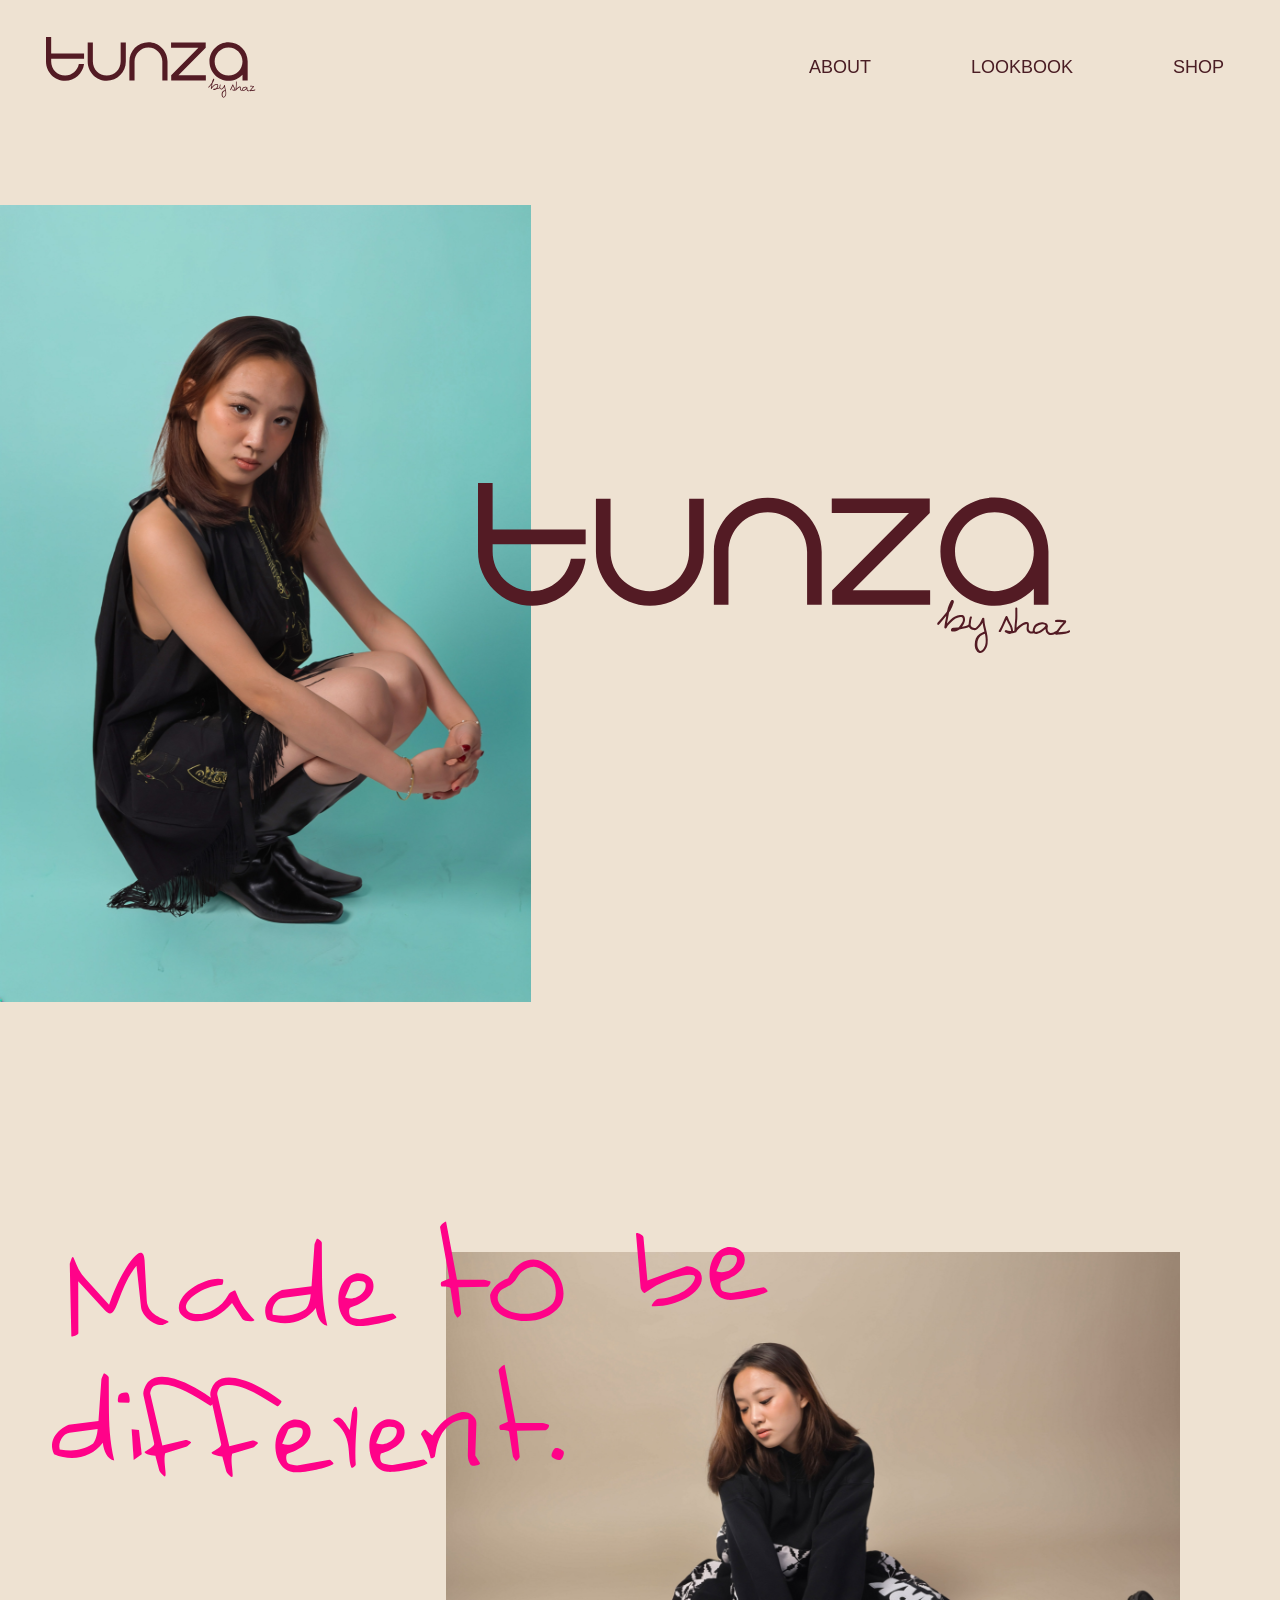
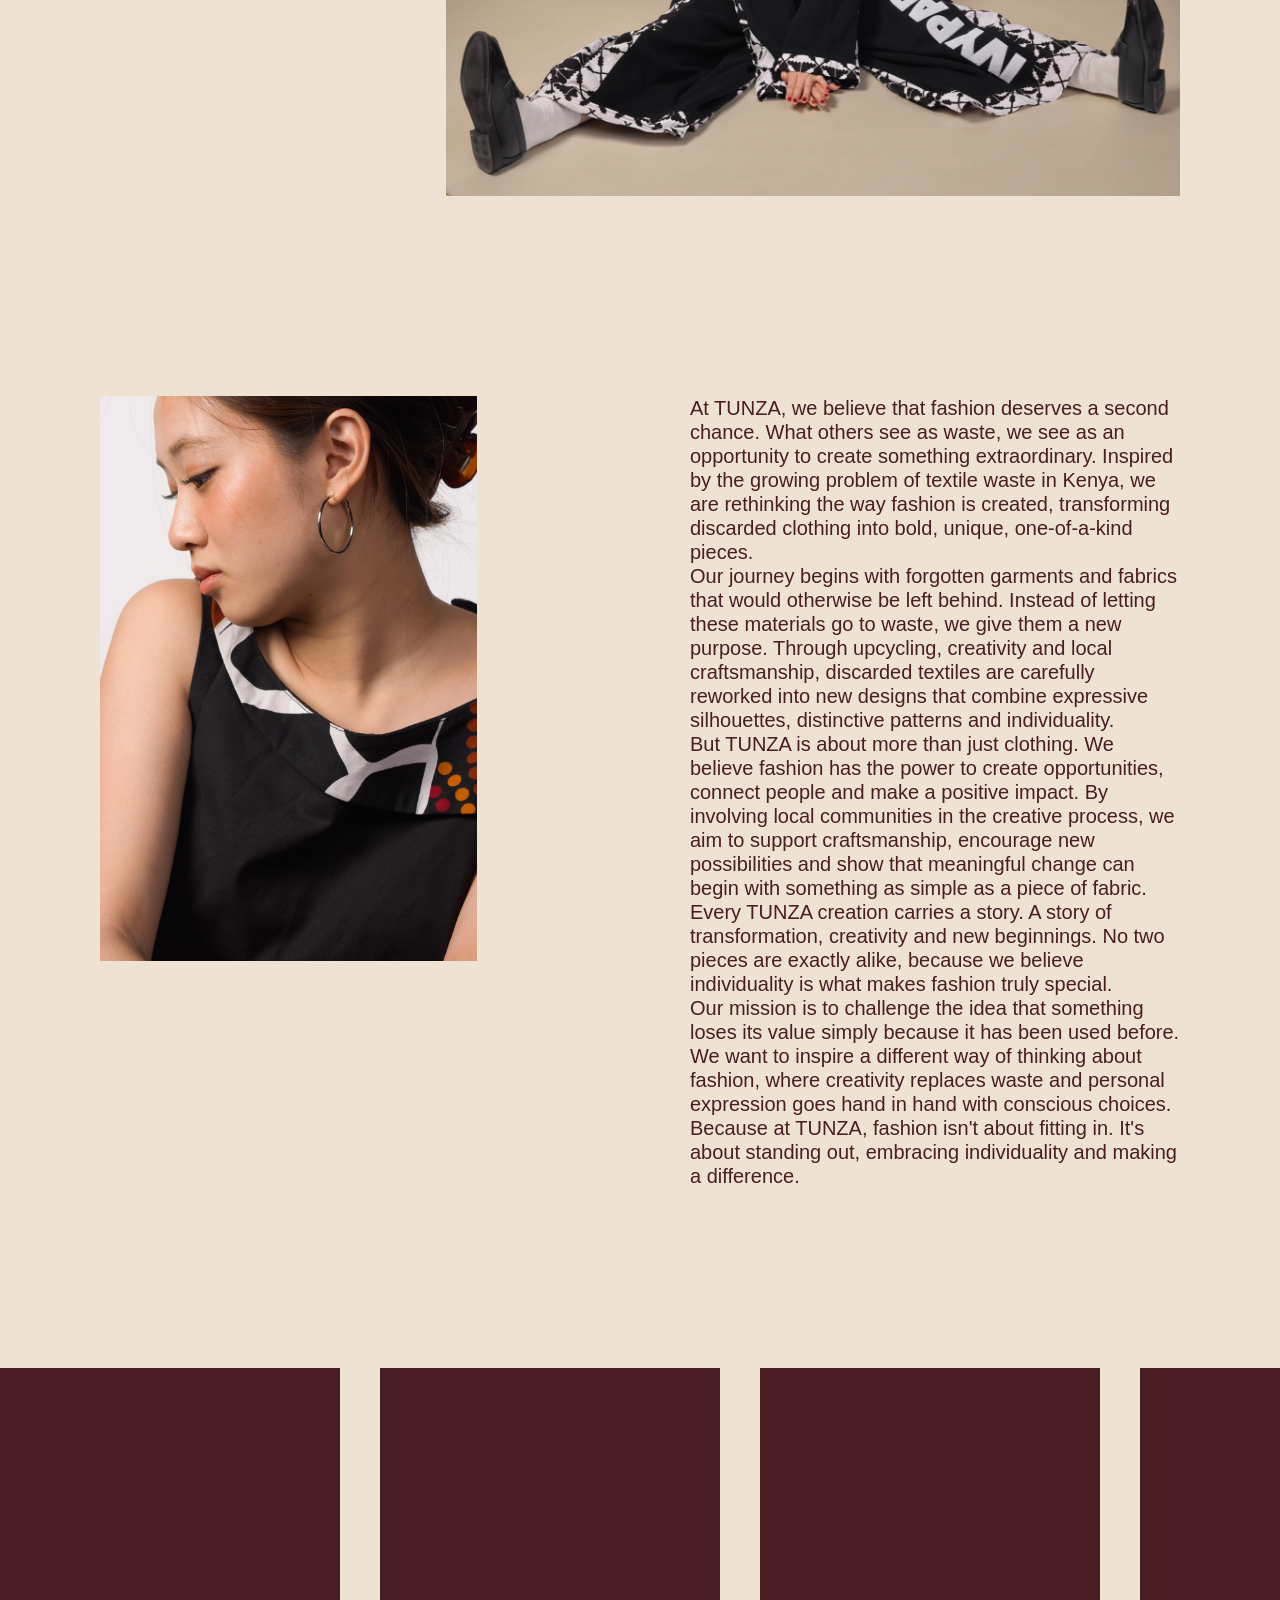
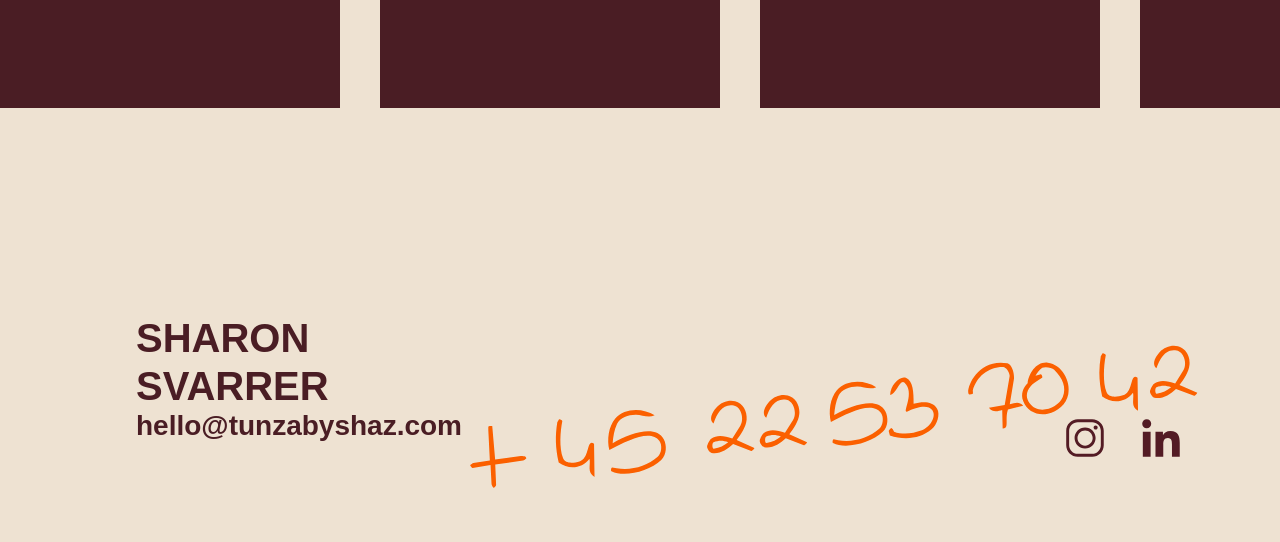
==== commit a1c5d00c: "moved the navbar a little" ====
--- a/index.html
+++ b/index.html
@@ -4,8 +4,8 @@
     <meta charset="UTF-8">
     <meta name="viewport" content="width=device-width, initial-scale=1">
     <title>Tunza by shaz</title>
-    <link rel="stylesheet" href="css/common.css?v=3"/>
-    <link rel="stylesheet" href="css/index.css?v=3">
+    <link rel="stylesheet" href="css/common.css?v=5"/>
+    <link rel="stylesheet" href="css/index.css?v=4">
 </head>
 <body>
 <nav class="navbar">
@@ -77,5 +77,6 @@
         <a href="https://www.linkedin.com/company/tunza-by-shaz/"><img src="../images/Common/linkedinLogo.svg" alt="LinkedIn"></a>
     </div>
 </footer>
+<script src="js/index.js"></script>
 </body>
 </html>
--- a/css/common.css
+++ b/css/common.css
@@ -27,13 +27,18 @@
     z-index: 10;
 }
 
+.navLogo {
+    margin-left: 30px;
+}
+
 .navLogo img {
     width: 210px;
 }
 
 .navLinks {
     display: flex;
-    gap: 140px;
+    gap: 100px;
+    margin-right: 40px;
 }
 
 .navLinks a {
@@ -98,12 +103,17 @@
         padding: 0 16px 0 40px;
     }
 
+    .navLogo {
+        margin-left: 10px;
+    }
+
     .navLogo img {
         width: 100px;
     }
 
     .navLinks {
-        gap: 16px;
+        gap: 12px;
+        margin-right: 10px;
     }
 
     .navLinks a {
--- a/css/index.css
+++ b/css/index.css
@@ -99,40 +99,32 @@
 }
 
 /*LOGO ANIMATION*/
+/* --logoX, --logoY, --logoScale and --logoEnd are measured in js/index.js so the
+   hero logo lands exactly on the navbar logo. The values below are only fallbacks. */
 
 @supports (animation-timeline: scroll()) {
 
     .heroLogo {
         transform-origin: top left;
-        animation: logoToCorner linear both;
+        animation: logoToNav linear both;
         animation-timeline: scroll();
-        animation-range: 0 calc(26vw + 115px);
+        animation-range: 0 var(--logoEnd, calc(26vw + 115px));
     }
 
     .navLogo {
         opacity: 0;
         animation: logoIn linear both;
         animation-timeline: scroll();
-        animation-range: calc(26vw + 95px) calc(26vw + 115px);
+        animation-range: calc(var(--logoEnd, calc(26vw + 115px)) - 20px) var(--logoEnd, calc(26vw + 115px));
     }
 }
 
-@keyframes logoToCorner {
+@keyframes logoToNav {
     90% {
         opacity: 1;
     }
     to {
-        transform: translateX(calc(-0.35 * (100vw - 200px))) scale(0.3);
-        opacity: 0;
-    }
-}
-
-@keyframes logoToCornerPhone {
-    90% {
-        opacity: 1;
-    }
-    to {
-        transform: translateX(calc(40px - 50vw)) scale(0.52);
+        transform: translate(var(--logoX, calc(-0.35 * (100vw - 200px))), var(--logoY, 0px)) scale(var(--logoScale, 0.3));
         opacity: 0;
     }
 }
@@ -163,12 +155,6 @@
     .heroLogo {
         width: 48%;
         margin: -42% 0 0 50%;
-        animation-name: logoToCornerPhone;
-        animation-range: 0 calc(25vw + 80px);
-    }
-
-    .navLogo {
-        animation-range: calc(25vw + 65px) calc(25vw + 80px);
     }
 
     .differentTitle {
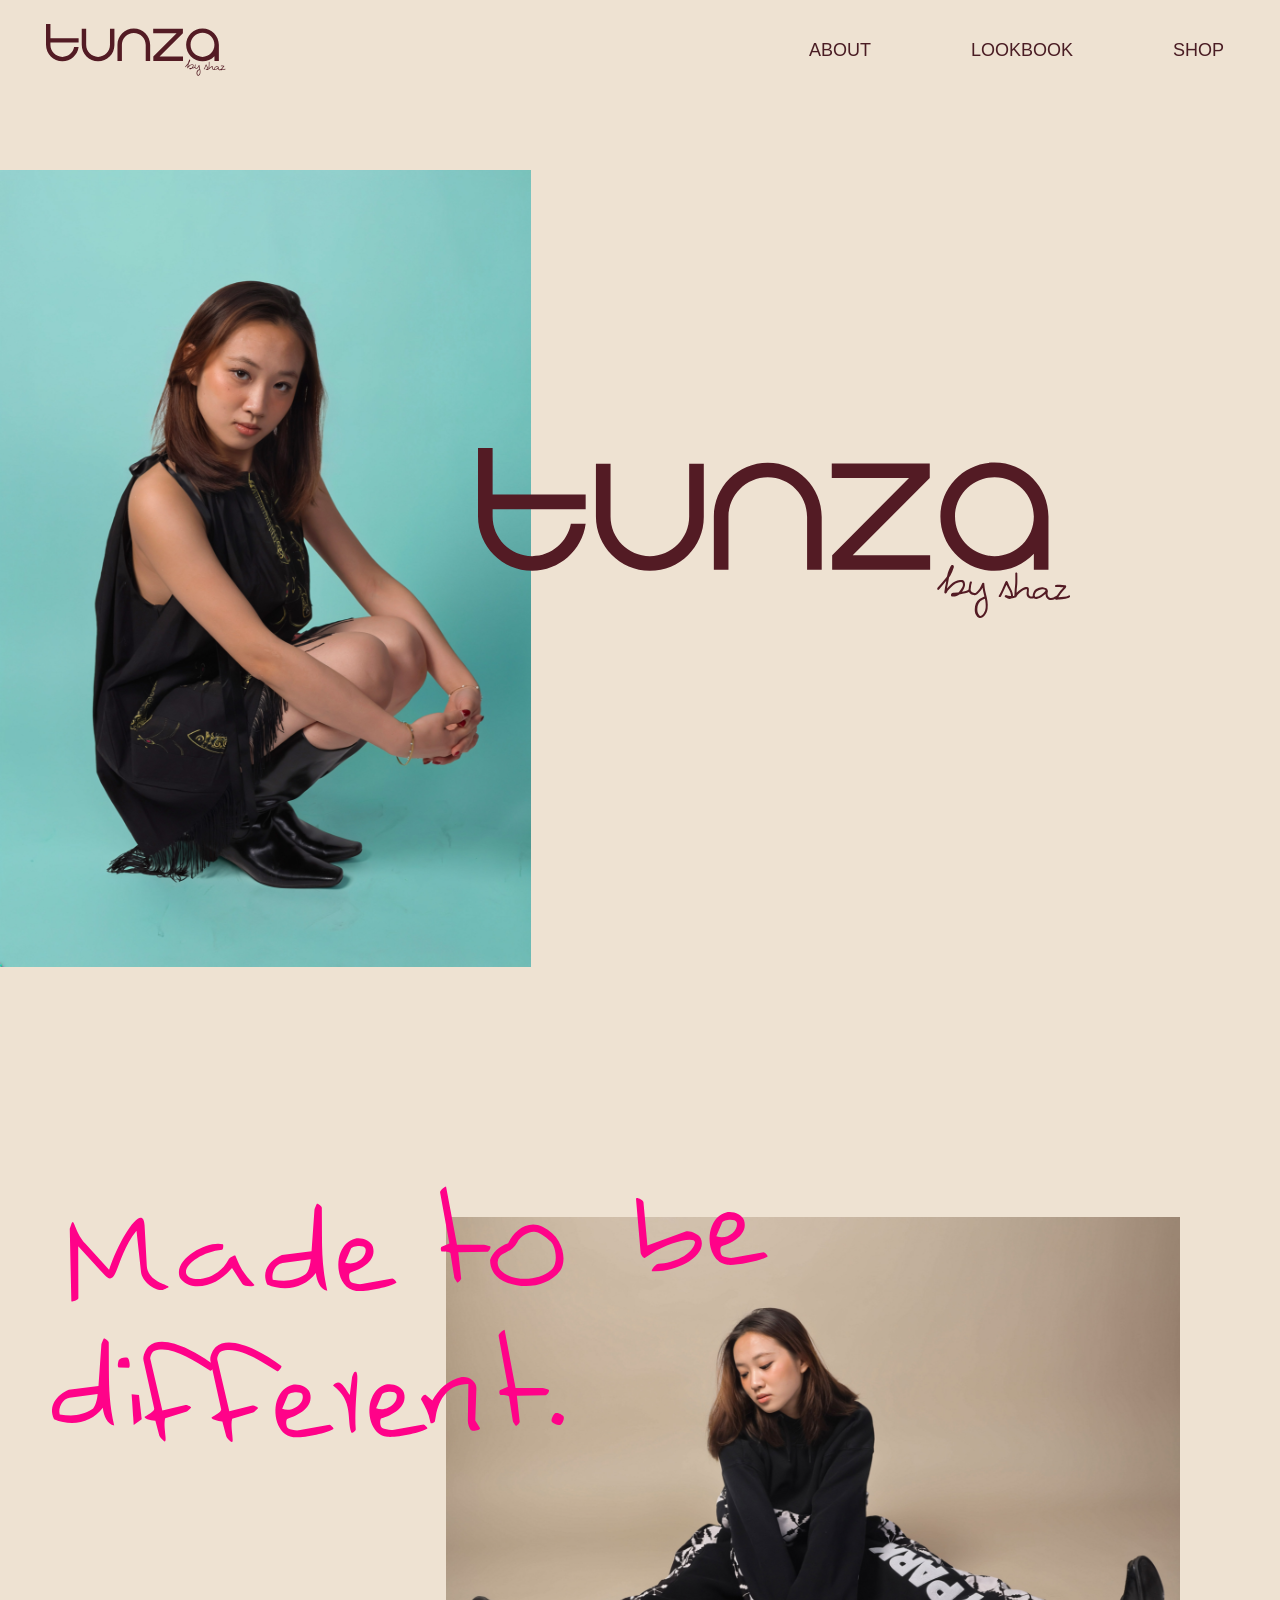
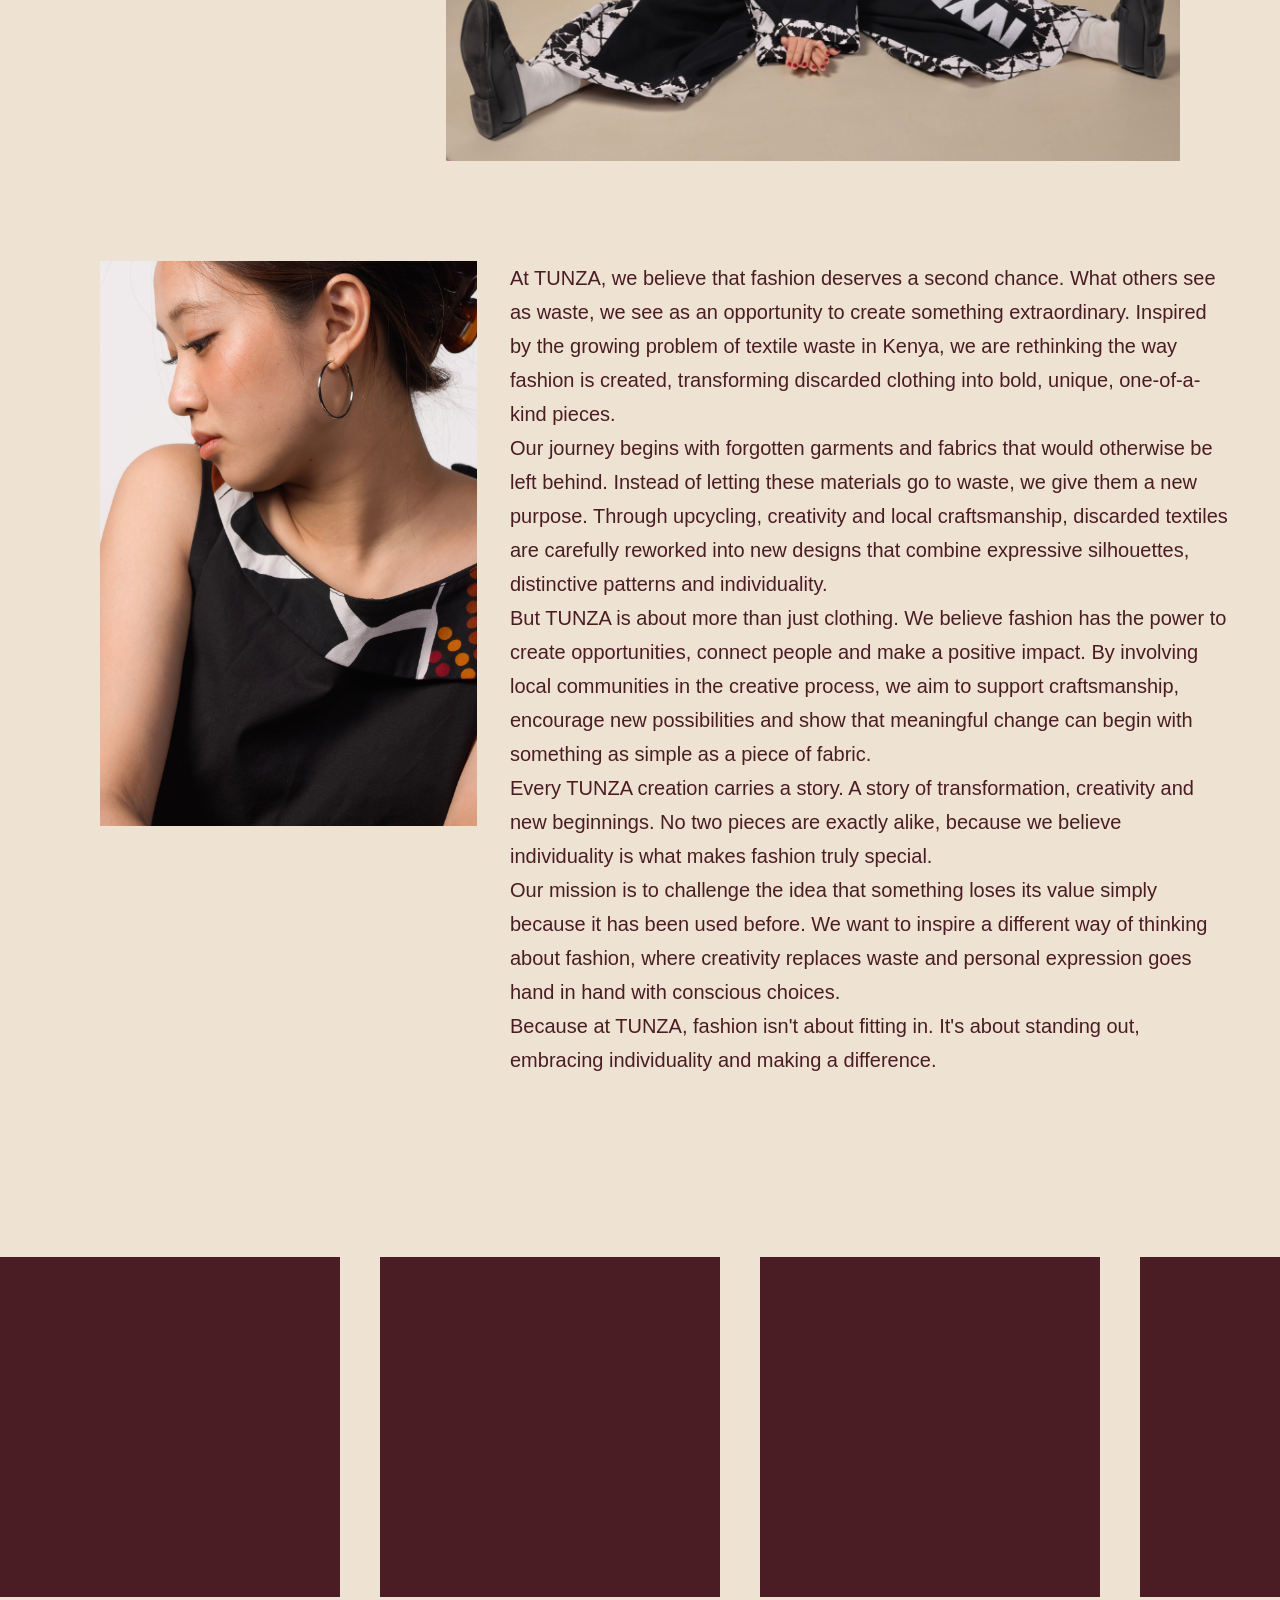
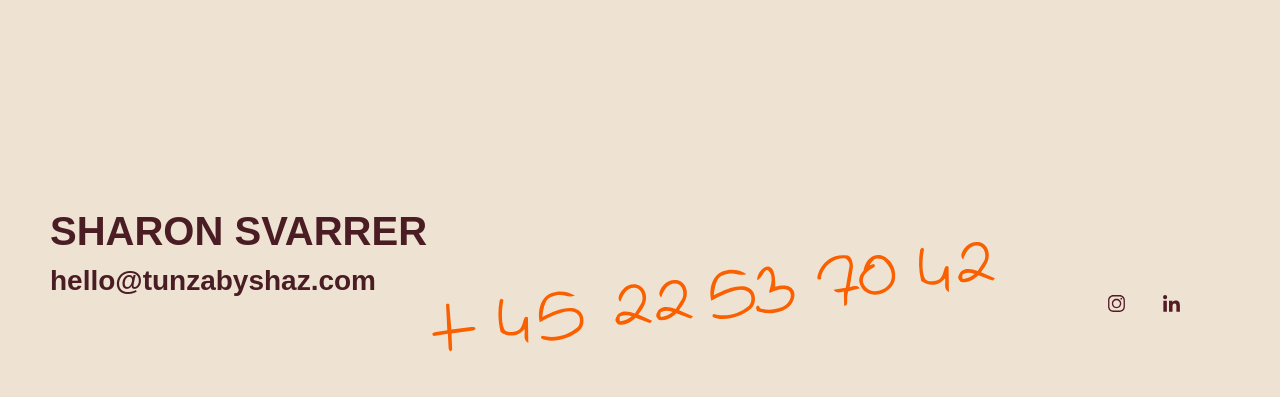
==== commit fe20345a: "Small changes added" ====
--- a/index.html
+++ b/index.html
@@ -4,8 +4,8 @@
     <meta charset="UTF-8">
     <meta name="viewport" content="width=device-width, initial-scale=1">
     <title>Tunza by shaz</title>
-    <link rel="stylesheet" href="css/common.css?v=5"/>
-    <link rel="stylesheet" href="css/index.css?v=4">
+    <link rel="stylesheet" href="css/common.css?v=7"/>
+    <link rel="stylesheet" href="css/index.css?v=7">
 </head>
 <body>
 <nav class="navbar">
@@ -77,6 +77,5 @@
         <a href="https://www.linkedin.com/company/tunza-by-shaz/"><img src="../images/Common/linkedinLogo.svg" alt="LinkedIn"></a>
     </div>
 </footer>
-<script src="js/index.js"></script>
 </body>
 </html>
--- a/css/common.css
+++ b/css/common.css
@@ -1,7 +1,13 @@
+:root {
+    --navHeight: 100px;
+    --navLogoLeft: 46px;
+    --navLogoWidth: 180px;
+}
+
 body {
     background-color: #EEE2D2;
     color: #4A1D24;
-    padding-top: 135px;
+    padding-top: var(--navHeight);
     font-family: "Inter", Arial, sans-serif;
 }
 
@@ -17,7 +23,7 @@
     top: 0;
     left: 0;
     right: 0;
-    height: 135px;
+    height: var(--navHeight);
     padding: 0 16px;
     box-sizing: border-box;
     display: flex;
@@ -32,7 +38,7 @@
 }
 
 .navLogo img {
-    width: 210px;
+    width: var(--navLogoWidth);
 }
 
 .navLinks {
@@ -44,9 +50,15 @@
 .navLinks a {
     color: #4A1D24;
     text-decoration: none;
-    font-family: Arial, sans-serif;
+    font-family: Inter, Arial, sans-serif;
     font-size: 18px;
 }
+
+.navLinks a.active {
+    color: #FF0289;
+    font-weight: bold;
+}
+
 /*FOOTER*/
 
 .footer {
@@ -54,14 +66,15 @@
     display: flex;
     align-items: flex-end;
     margin-top: 200px;
-    padding: 0 100px 100px 136px;
-    font-family: Arial, sans-serif;
+    padding: 0 100px 100px 50px;
+    font-family: Inter, Arial, sans-serif;
 }
 
 .footerName {
     font-size: 40px;
     font-weight: bold;
     margin: 0;
+    white-space: nowrap;
 }
 
 .footerEmail {
@@ -72,16 +85,16 @@
 }
 
 .footerPhone {
-    width: 900px;
+    width: 1100px;
     min-width: 0;
-    margin-left: -100px;
+    margin-left: -50px;
     margin-bottom: -83px;
 }
 
 .footerSocial {
     display: flex;
     gap: 38px;
-    margin-left: -200px;
+    margin-left: 60px;
     position: relative;
     top: 15px;
 }
@@ -93,22 +106,19 @@
 
 @media (max-width: 800px) {
 
-    body {
-        padding-top: 70px;
+    :root {
+        --navHeight: 70px;
+        --navLogoLeft: 50px;
+        --navLogoWidth: 100px;
     }
 
     /*navbar*/
     .navbar {
-        height: 70px;
         padding: 0 16px 0 40px;
     }
 
     .navLogo {
         margin-left: 10px;
-    }
-
-    .navLogo img {
-        width: 100px;
     }
 
     .navLinks {
@@ -132,6 +142,7 @@
 
     .footerName {
         font-size: 3.4vw;
+        white-space: normal;
     }
 
     .footerEmail {
--- a/css/index.css
+++ b/css/index.css
@@ -8,7 +8,7 @@
 
 p {
     font-size: 20px;
-    line-height: 1.2;
+    line-height: 1.7;
     margin: 0;
 }
 
@@ -61,13 +61,15 @@
     grid-row: 3;
     width: 77%;
     aspect-ratio: 506 / 757;
-    margin-top: 200px;
+    margin-top: 100px;
 }
 
 .introText {
-    grid-column: 4;
+    grid-column: 3 / 6;
     grid-row: 3;
-    margin-top: 200px;
+    margin-top: 100px;
+    margin-right: 50px;
+    margin-left: -80px;
 }
 
 /*CAROUSEL*/
@@ -99,23 +101,34 @@
 }
 
 /*LOGO ANIMATION*/
-/* --logoX, --logoY, --logoScale and --logoEnd are measured in js/index.js so the
-   hero logo lands exactly on the navbar logo. The values below are only fallbacks. */
+
+:root {
+    --heroArea: calc(100vw - 200px);
+    --heroLeft: calc(100px + 0.35 * var(--heroArea));
+    --heroWidth: calc(0.55 * var(--heroArea));
+    --heroRowHeight: calc(70px + 0.675 * (var(--heroArea) + 100px));
+    --heroTop: calc(var(--navHeight) + (var(--heroRowHeight) - var(--heroWidth) * 60 / 209) / 2);
+}
 
 @supports (animation-timeline: scroll()) {
+
+    :root {
+        --navLogoTop: calc((var(--navHeight) - var(--navLogoWidth) * 60 / 209) / 2);
+        --logoEnd: calc(var(--heroTop) - var(--navLogoTop));
+    }
 
     .heroLogo {
         transform-origin: top left;
         animation: logoToNav linear both;
         animation-timeline: scroll();
-        animation-range: 0 var(--logoEnd, calc(26vw + 115px));
+        animation-range: 0 var(--logoEnd);
     }
 
     .navLogo {
         opacity: 0;
         animation: logoIn linear both;
         animation-timeline: scroll();
-        animation-range: calc(var(--logoEnd, calc(26vw + 115px)) - 20px) var(--logoEnd, calc(26vw + 115px));
+        animation-range: calc(var(--logoEnd) - 20px) var(--logoEnd);
     }
 }
 
@@ -124,7 +137,8 @@
         opacity: 1;
     }
     to {
-        transform: translate(var(--logoX, calc(-0.35 * (100vw - 200px))), var(--logoY, 0px)) scale(var(--logoScale, 0.3));
+        transform: translateX(calc(var(--navLogoLeft) - var(--heroLeft)))
+                   scale(tan(atan2(var(--navLogoWidth), var(--heroWidth))));
         opacity: 0;
     }
 }
@@ -137,6 +151,12 @@
 /*IPHONE*/
 
 @media (max-width: 800px) {
+
+    :root {
+        --heroLeft: 50vw;
+        --heroWidth: 48vw;
+        --heroTop: calc(var(--navHeight) + 30px + 25.5vw);
+    }
 
     body {
         display: block;
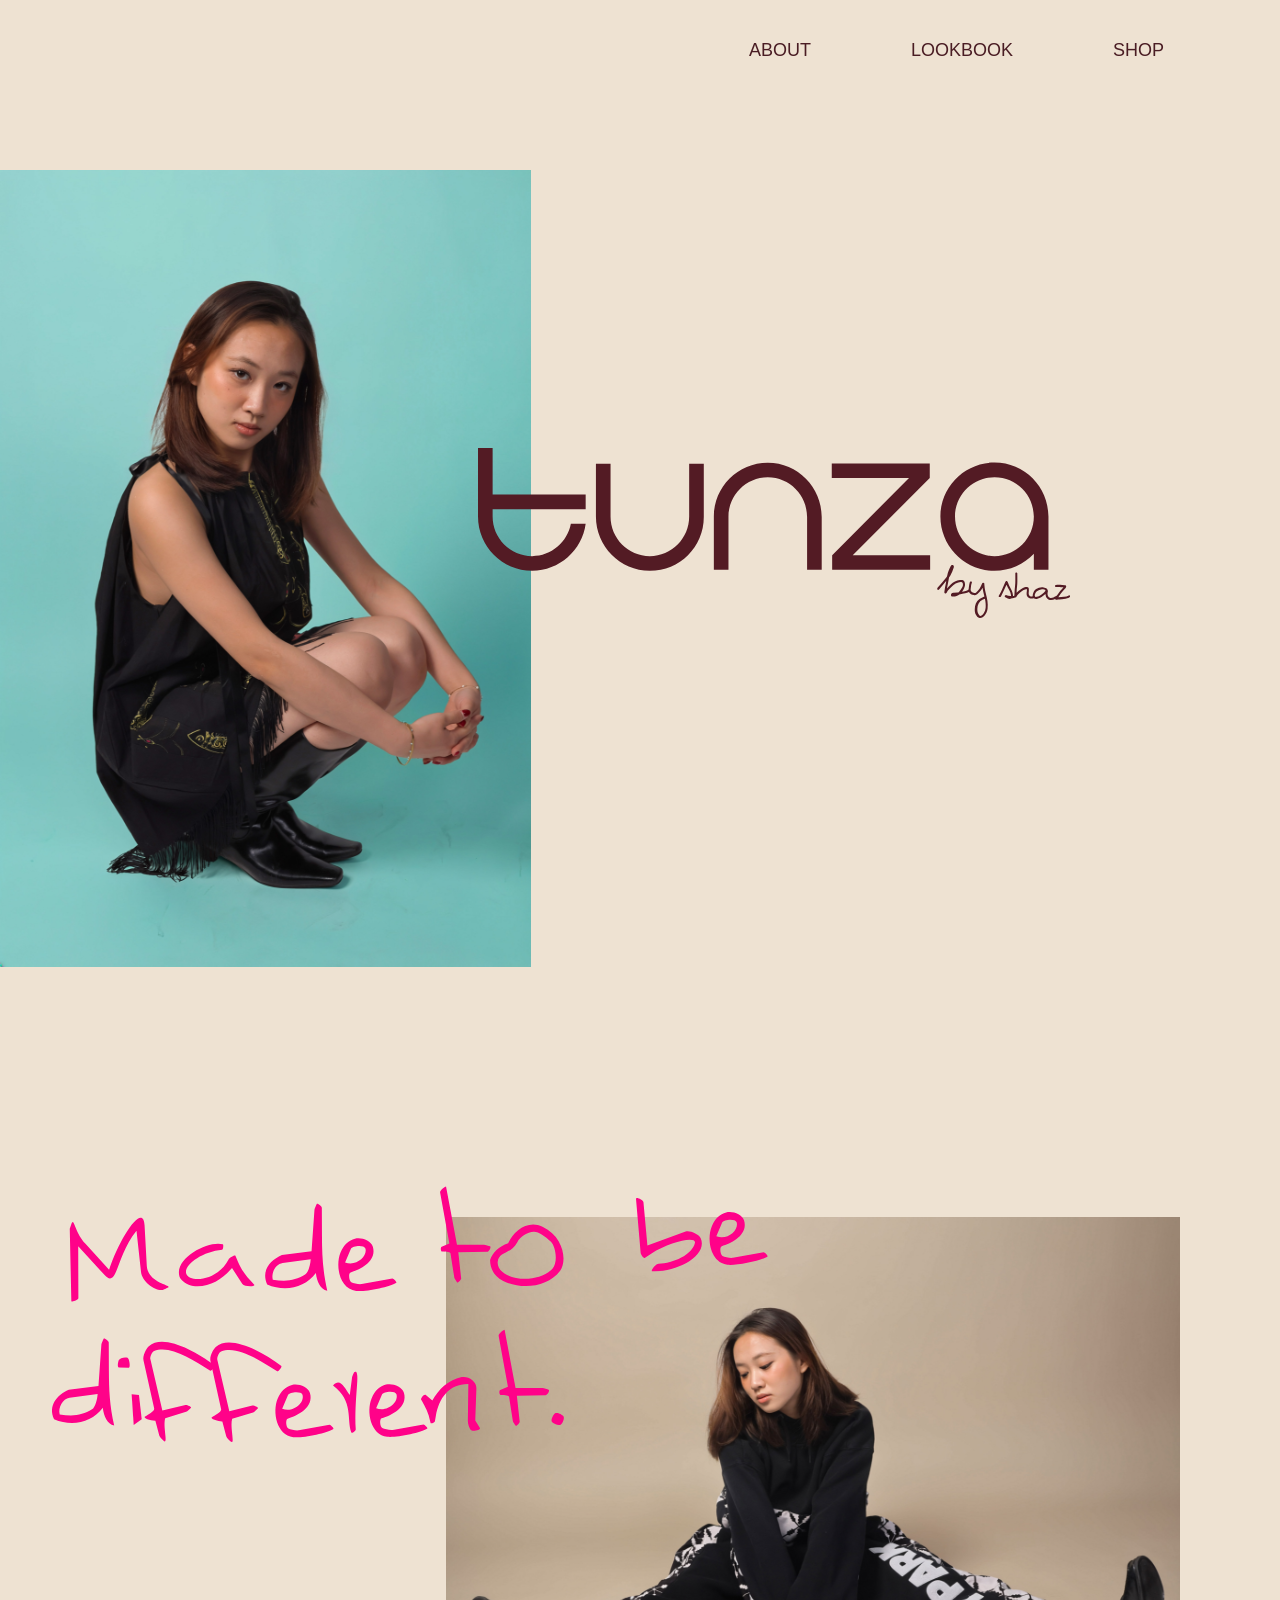
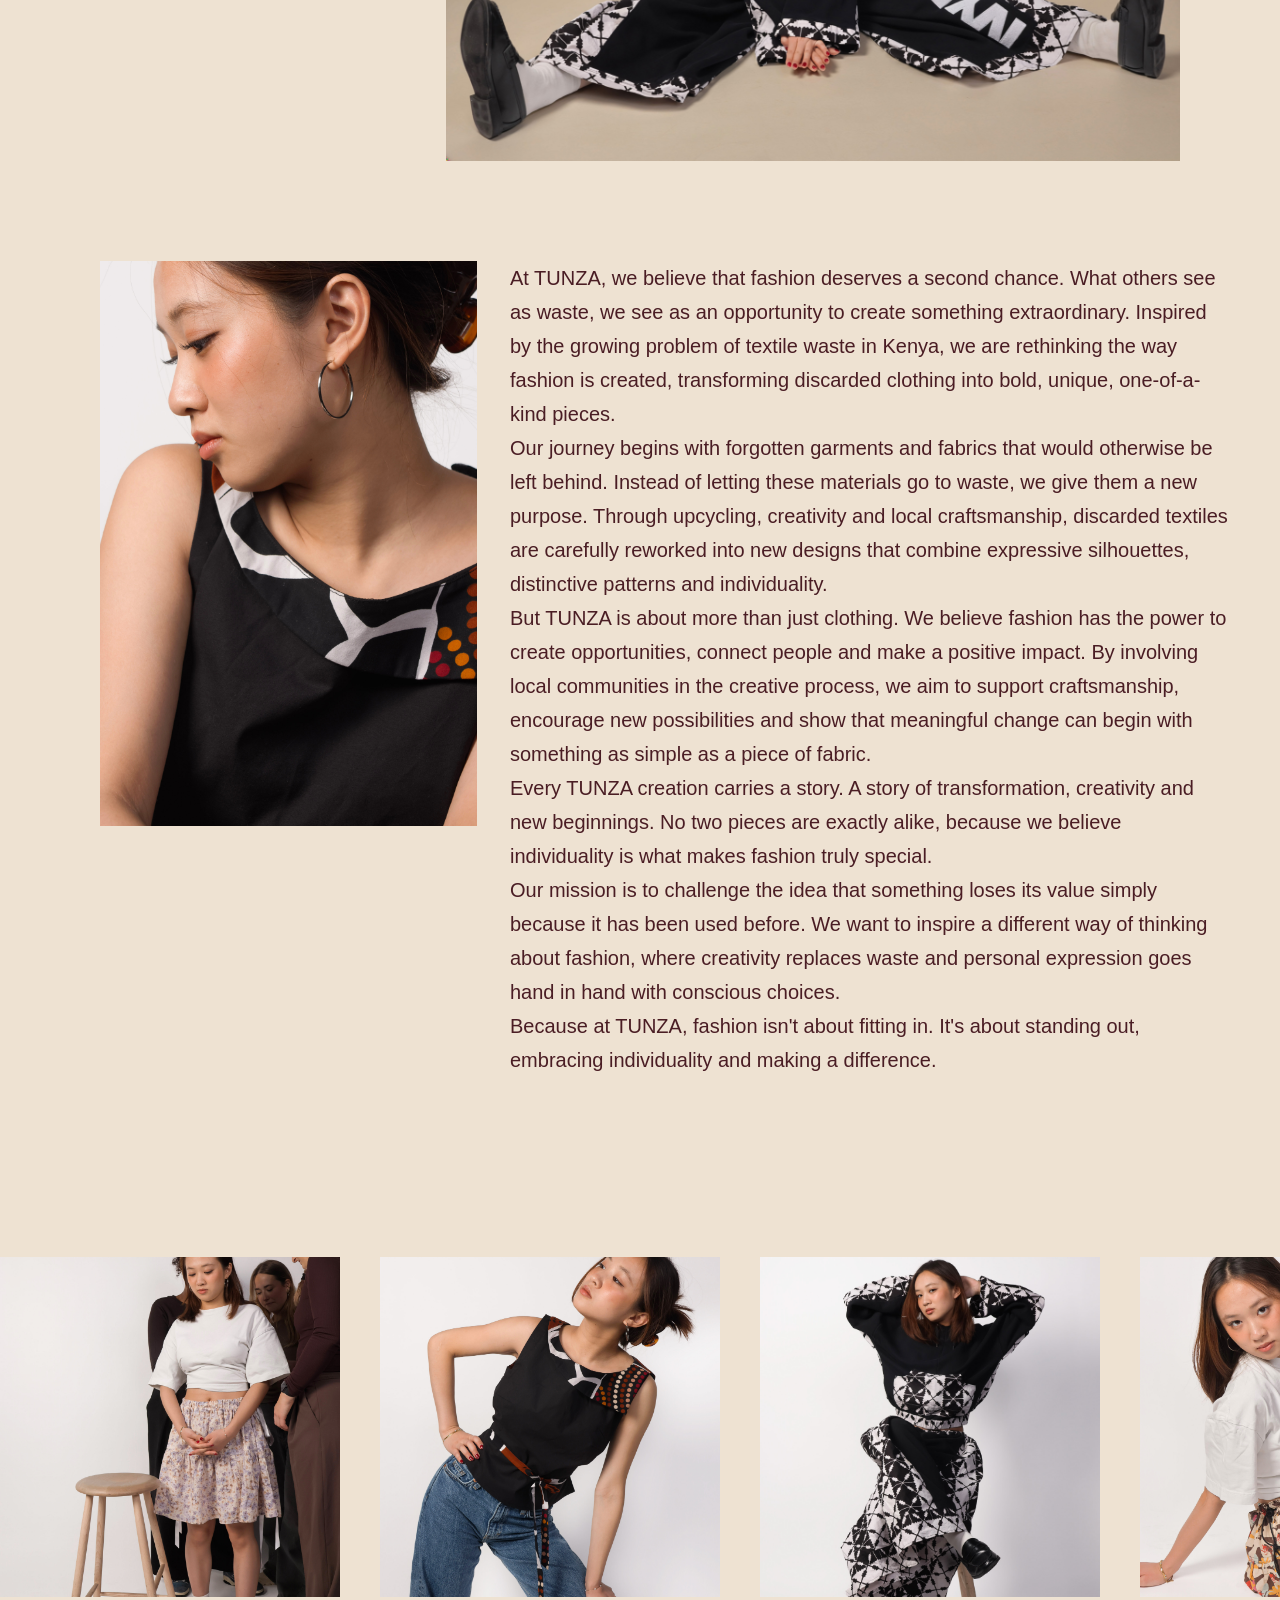
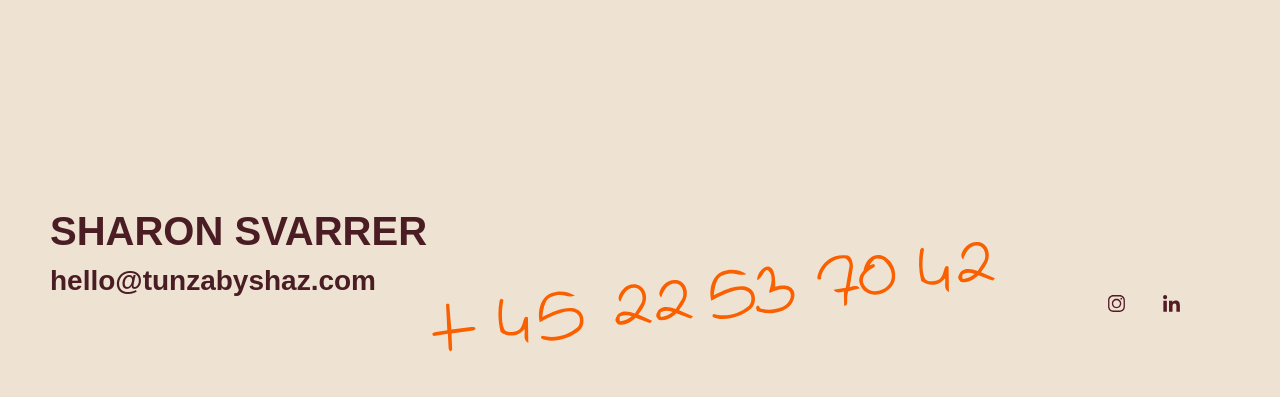
==== commit ebe65f30: "Add images to home carousel" ====
--- a/index.html
+++ b/index.html
@@ -53,16 +53,22 @@
 
 <div class="carousel">
     <div class="carouselTrack">
-        <div class="tile"></div>
-        <div class="tile"></div>
-        <div class="tile"></div>
-        <div class="tile"></div>
-        <div class="tile"></div>
-        <div class="tile"></div>
-        <div class="tile"></div>
-        <div class="tile"></div>
-        <div class="tile"></div>
-        <div class="tile"></div>
+        <img class="tile" src="images/home/behindTheScenes.jpg" alt="Behind the scenes">
+        <img class="tile" src="images/home/outfit_2_1.jpg" alt="Outfit">
+        <img class="tile" src="images/home/website_9.jpg" alt="TUNZA collection">
+        <img class="tile" src="images/home/website_16.jpg" alt="TUNZA collection">
+        <img class="tile" src="images/home/behindTheScenes.jpg" alt="Behind the scenes">
+        <img class="tile" src="images/home/outfit_2_1.jpg" alt="Outfit">
+        <img class="tile" src="images/home/website_9.jpg" alt="TUNZA collection">
+        <img class="tile" src="images/home/website_16.jpg" alt="TUNZA collection">
+        <img class="tile" src="images/home/behindTheScenes.jpg" alt="Behind the scenes">
+        <img class="tile" src="images/home/outfit_2_1.jpg" alt="Outfit">
+        <img class="tile" src="images/home/website_9.jpg" alt="TUNZA collection">
+        <img class="tile" src="images/home/website_16.jpg" alt="TUNZA collection">
+        <img class="tile" src="images/home/behindTheScenes.jpg" alt="Behind the scenes">
+        <img class="tile" src="images/home/outfit_2_1.jpg" alt="Outfit">
+        <img class="tile" src="images/home/website_9.jpg" alt="TUNZA collection">
+        <img class="tile" src="images/home/website_16.jpg" alt="TUNZA collection">
     </div>
 </div>
 
--- a/css/common.css
+++ b/css/common.css
@@ -44,7 +44,7 @@
 .navLinks {
     display: flex;
     gap: 100px;
-    margin-right: 40px;
+    margin-right: 100px;
 }
 
 .navLinks a {
--- a/css/index.css
+++ b/css/index.css
@@ -92,7 +92,7 @@
 .tile {
     width: 340px;
     height: 340px;
-    background-color: #4A1D24;
+    object-fit: cover;
 }
 
 @keyframes slide {
